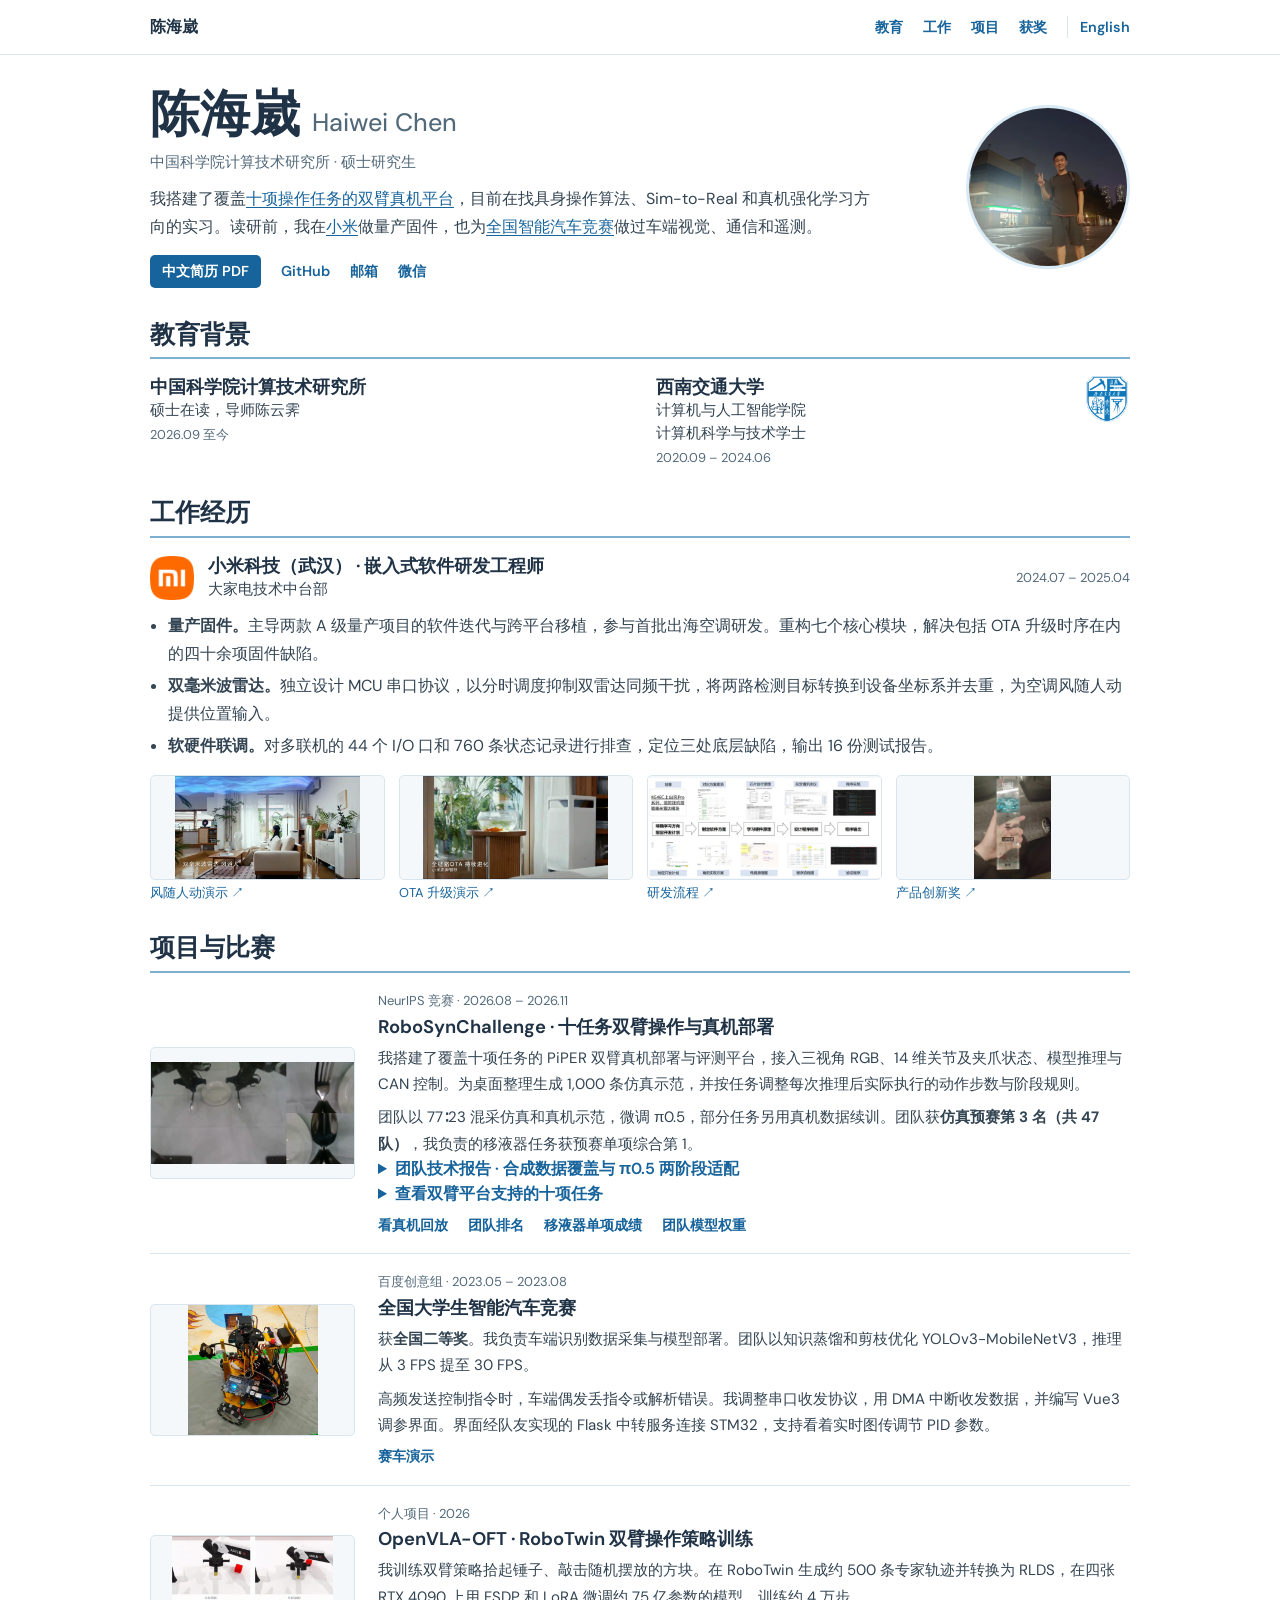
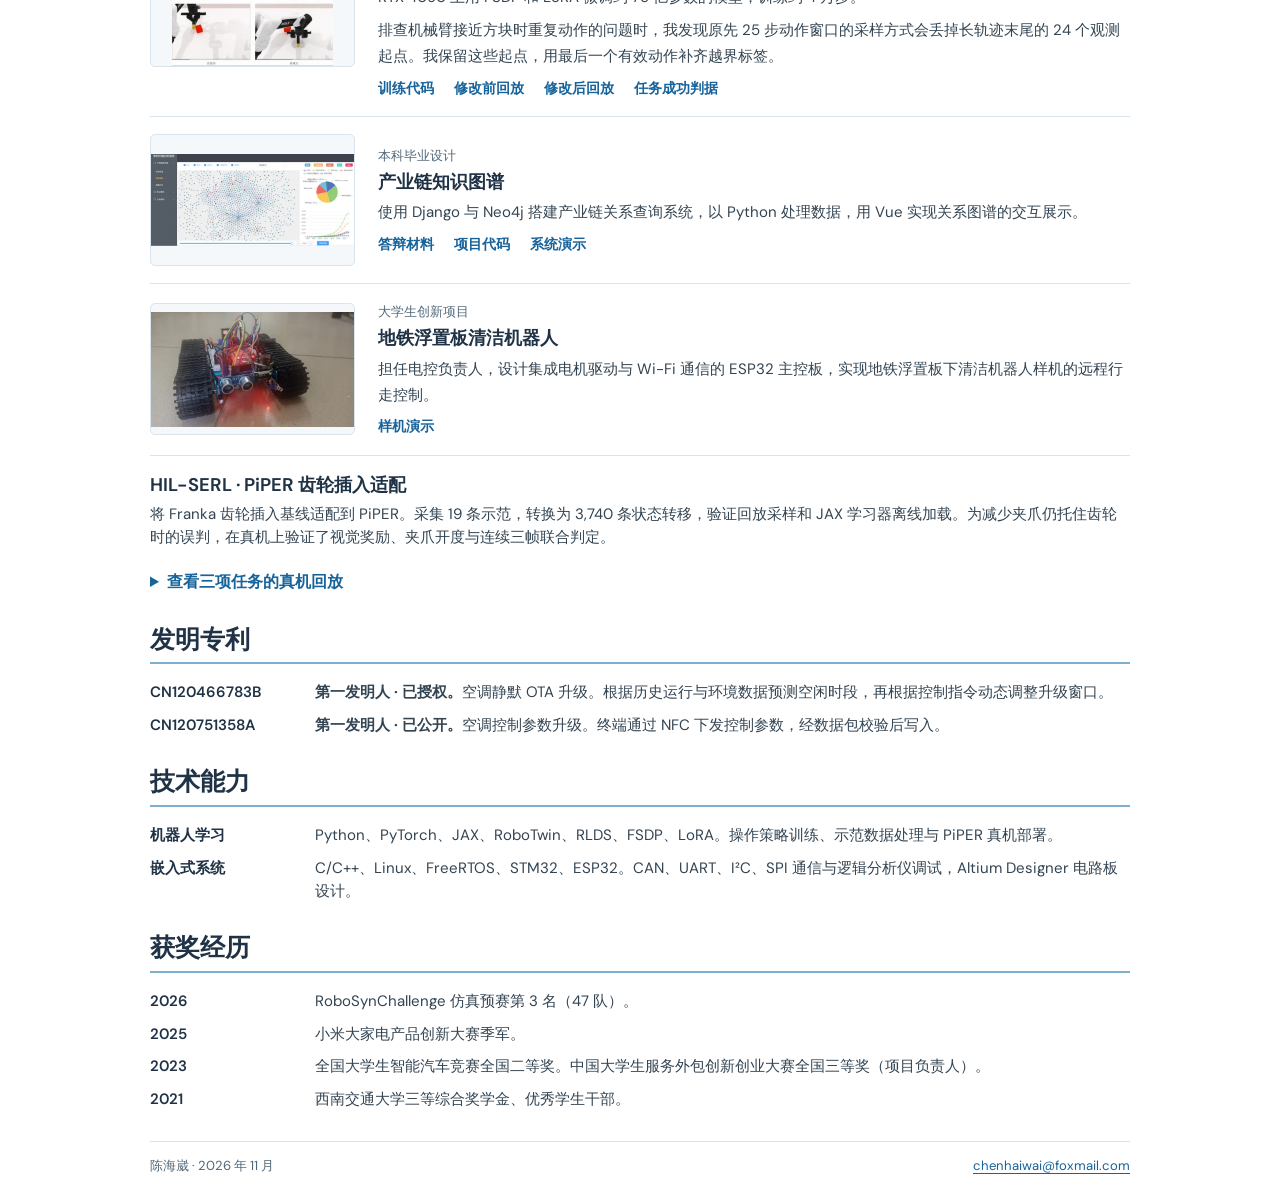
==== zh.html @ d4fcee80 "Document competition training and individual vehicle controls work" ====
<!DOCTYPE html>

<html lang="zh-CN">
<head>
<meta charset="utf-8"/><meta content="width=device-width, initial-scale=1" name="viewport"/>
<title>陈海崴 · 机器人操作与嵌入式系统</title>
<meta content="陈海崴，中国科学院计算技术研究所硕士在读。研究机器人操作策略的训练与真机部署，曾在小米从事空调量产固件研发。" name="description"/>
<meta content="陈海崴 · 机器人操作与嵌入式系统" property="og:title"/>
<meta content="双臂机器人十任务平台、OpenVLA-OFT 策略训练、小米量产固件与全国智能汽车竞赛。" property="og:description"/>
<meta content="https://tutuwai.github.io/assets/project/robosyn-table.webp" property="og:image"/>
<link href="https://tutuwai.github.io/zh.html" hreflang="zh-CN" rel="alternate"/>
<link href="https://tutuwai.github.io/" hreflang="en" rel="alternate"/>
<link href="./assets/css/style.css?v=profile5" rel="stylesheet"/>
</head>
<body>
<a class="skip" href="#main">跳到正文</a>
<header class="bar"><div class="container nav-inner"><a class="wordmark" href="#main">陈海崴</a><nav aria-label="主导航"><a href="#education">教育</a><a href="#experience">工作</a><a href="#projects">项目</a><a href="#awards">获奖</a><a class="language" href="./" hreflang="en" lang="en">English</a></nav></div></header>
<main class="container" id="main">
<header class="profile">
<div class="profile-text"><h1>陈海崴 <span lang="en">Haiwei Chen</span></h1>
<p class="position">中国科学院计算技术研究所 · 硕士研究生</p>
<p>我搭建了覆盖<a href="#robosynchallenge">十项操作任务的双臂真机平台</a>，目前在找具身操作算法、Sim-to-Real 和真机强化学习方向的实习。读研前，我在<a href="#experience">小米</a>做量产固件，也为<a href="#smart-car">全国智能汽车竞赛</a>做过车端视觉、通信和遥测。</p>
<div class="links contacts"><a class="primary" href="./Resume.pdf" lang="zh-CN">中文简历 PDF</a><a href="https://github.com/tutuwai">GitHub</a><a href="mailto:chenhaiwai@foxmail.com">邮箱</a><button id="show-wechat" type="button">微信</button></div>
</div><img alt="陈海崴的个人照片" class="portrait" height="180" src="./assets/images/portrait.webp" width="180"/>
</header>
<section aria-labelledby="education-title" id="education"><h2 id="education-title">教育背景</h2>
<div class="edu-grid"><article><h3>中国科学院计算技术研究所</h3><p>硕士在读，导师陈云霁</p><p class="date">2026.09 至今</p></article>
<article><img alt="" class="school-logo" height="46" src="./assets/images/southwest-jiaotong-university-logo-1024px.png" width="46"/><h3>西南交通大学</h3><p>计算机与人工智能学院<br/>计算机科学与技术学士</p><p class="date">2020.09 – 2024.06</p></article></div>
</section>
<section aria-labelledby="work-title" id="experience"><h2 id="work-title">工作经历</h2>
<div class="job"><img alt="" class="mi-logo" height="52" src="./assets/images/logo-mi2.png" width="52"/><div><h3>小米科技（武汉） · 嵌入式软件研发工程师</h3><p>大家电技术中台部</p></div><span class="date">2024.07 – 2025.04</span></div>
<ul class="contributions">
<li><strong>量产固件。</strong>主导两款 A 级量产项目的软件迭代与跨平台移植，参与首批出海空调研发。重构七个核心模块，解决包括 OTA 升级时序在内的四十余项固件缺陷。</li>
<li><strong>双毫米波雷达。</strong>独立设计 MCU 串口协议，以分时调度抑制双雷达同频干扰，将两路检测目标转换到设备坐标系并去重，为空调风随人动提供位置输入。</li>
<li><strong>软硬件联调。</strong>对多联机的 44 个 I/O 口和 760 条状态记录进行排查，定位三处底层缺陷，输出 16 份测试报告。</li>
</ul>
<div class="gallery">
<a href="./assets/images/work/QQ2026219-18271.gif"><img alt="风随人动演示" src="./assets/images/previews/radar.webp"/><span>风随人动演示 ↗</span></a>
<a href="./assets/images/work/QQ2026219-183840.gif"><img alt="空调固件 OTA 升级演示" src="./assets/images/previews/ota.webp"/><span>OTA 升级演示 ↗</span></a>
<a href="./assets/images/work/PixPin_2026-02-19_18-43-06.png"><img alt="固件研发流程" src="./assets/images/previews/firmware.webp"/><span>研发流程 ↗</span></a>
<a href="./assets/images/work/jijun.jpg"><img alt="小米产品创新大赛获奖照片" src="./assets/images/previews/innovation.webp"/><span>产品创新奖 ↗</span></a>
</div>
</section>
<section aria-labelledby="project-title" id="projects"><h2 id="project-title">项目与比赛</h2>
<article class="project" id="robosynchallenge">
<a class="art" href="#recordings"><img alt="PiPER 整理桌面的顶视与腕部画面" src="./assets/project/robosyn-table.webp"/></a>
<div><p class="date">NeurIPS 竞赛 · 2026.08 – 2026.11</p><h3>RoboSynChallenge · 十任务双臂操作与真机部署</h3>
<p>我搭建了覆盖十项任务的 PiPER 双臂真机部署与评测平台，接入三视角 RGB、14 维关节及夹爪状态、模型推理与 CAN 控制。为桌面整理生成 1,000 条仿真示范，并按任务调整每次推理后实际执行的动作步数与阶段规则。</p>
<p>团队以 77∶23 混采仿真和真机示范，微调 π0.5，部分任务另用真机数据续训。团队获<strong>仿真预赛第 3 名（共 47 队）</strong>，我负责的移液器任务获预赛单项综合第 1。</p>
<details id="team-report"><summary>团队技术报告 · 合成数据覆盖与 π0.5 两阶段适配</summary>
<p>每项任务使用 1,000 条仿真轨迹和 60 条官方真机示范。专家脚本在部分摆位更容易成功，这些摆位在训练集中也就出现得更频繁。团队随机化物体位姿、相机和光照，再用 Qwen 离线筛选示范，使起始位置分布更均匀。</p>
<p>我们在部分边界摆位上观察到改善。仅用真机示范继续训练，有时会削弱策略对其他摆位的适应能力，因此只在部分任务上采用第二阶段。报告记录了这些定性观察。我是报告共同作者，负责十任务真机平台与部署，并为桌面整理生成仿真轨迹。</p></details>
<details id="competition-tasks"><summary>查看双臂平台支持的十项任务</summary>
<ul>
<li>按铃</li>
<li>桌面整理</li>
<li>倒水</li>
<li>装盒提篮</li>
<li>物件交接入筒</li>
<li>开抽屉放物</li>
<li>操作搅拌器</li>
<li>双臂装配</li>
<li>操作移液器</li>
<li>样品插架</li>
</ul>
</details>
<div class="links"><a href="#recordings">看真机回放</a><a href="https://robosyn-bench.net/#/leaderboard">团队排名</a><a href="https://robosyn-bench.net/#/leaderboard/manipulate_pipette">移液器单项成绩</a><a href="https://huggingface.co/asiazyh/IAII-IICS-RoboSynChallenge-Final-Round-CKPT">团队模型权重</a></div></div>
</article>
<article class="project" id="smart-car"><a class="art" href="https://www.bilibili.com/video/BV1eRfGBgEpp/"><img alt="智能汽车赛赛车的相机与电路" src="./assets/images/previews/car.webp"/></a>
<div><p class="date">百度创意组 · 2023.05 – 2023.08</p><h3>全国大学生智能汽车竞赛</h3><p>获<strong>全国二等奖</strong>。我负责车端识别数据采集与模型部署。团队以知识蒸馏和剪枝优化 YOLOv3-MobileNetV3，推理从 3 FPS 提至 30 FPS。</p><p>高频发送控制指令时，车端偶发丢指令或解析错误。我调整串口收发协议，用 DMA 中断收发数据，并编写 Vue3 调参界面。界面经队友实现的 Flask 中转服务连接 STM32，支持看着实时图传调节 PID 参数。</p><div class="links"><a href="https://www.bilibili.com/video/BV1eRfGBgEpp/">赛车演示</a></div></div></article>
<article class="project"><a class="art" href="./assets/project/vla/cover.gif"><img alt="RoboTwin 双臂操作仿真画面" src="./assets/images/previews/openvla.webp"/></a>
<div><p class="date">个人项目 · 2026</p><h3>OpenVLA-OFT · RoboTwin 双臂操作策略训练</h3>
<p>我训练双臂策略拾起锤子、敲击随机摆放的方块。在 RoboTwin 生成约 500 条专家轨迹并转换为 RLDS，在四张 RTX 4090 上用 FSDP 和 LoRA 微调约 75 亿参数的模型，训练约 4 万步。</p>
<p>排查机械臂接近方块时重复动作的问题时，我发现原先 25 步动作窗口的采样方式会丢掉长轨迹末尾的 24 个观测起点。我保留这些起点，用最后一个有效动作补齐越界标签。</p>
<div class="links"><a href="https://github.com/tutuwai/OpenVLA-RoboTwin-Finetuning">训练代码</a><a href="https://github.com/tutuwai/OpenVLA-RoboTwin-Finetuning/blob/56dfd56edae0aa235b73158e913f3ba2792f05f7/assets/files/%E4%BC%98%E5%8C%96%E5%89%8D.gif">修改前回放</a><a href="https://github.com/tutuwai/OpenVLA-RoboTwin-Finetuning/blob/56dfd56edae0aa235b73158e913f3ba2792f05f7/assets/files/%E4%BC%98%E5%8C%96%E5%90%8E.gif">修改后回放</a><a href="https://github.com/tutuwai/OpenVLA-RoboTwin-Finetuning/blob/56dfd56edae0aa235b73158e913f3ba2792f05f7/envs/beat_block_hammer.py#L82-L87">任务成功判据</a></div></div></article>
<article class="project"><a class="art" href="./assets/project/Graduation_Project/陈海崴-毕业设计答辩.pdf"><img alt="产业链知识图谱交互界面" loading="lazy" src="./assets/images/previews/graph.webp"/></a>
<div><p class="date">本科毕业设计</p><h3>产业链知识图谱</h3><p>使用 Django 与 Neo4j 搭建产业链关系查询系统，以 Python 处理数据，用 Vue 实现关系图谱的交互展示。</p><div class="links"><a href="./assets/project/Graduation_Project/陈海崴-毕业设计答辩.pdf">答辩材料</a><a href="https://github.com/tutuwai/industry-knowledge-graph-neo4j">项目代码</a><a href="https://www.bilibili.com/video/BV1bwfVBvEZx/">系统演示</a></div></div></article>
<article class="project"><a class="art" href="https://www.bilibili.com/video/BV1YRfGBgE7h/"><img alt="履带式清洁机器人样机" loading="lazy" src="./assets/images/previews/crawler.webp"/></a>
<div><p class="date">大学生创新项目</p><h3>地铁浮置板清洁机器人</h3><p>担任电控负责人，设计集成电机驱动与 Wi-Fi 通信的 ESP32 主控板，实现地铁浮置板下清洁机器人样机的远程行走控制。</p><div class="links"><a href="https://www.bilibili.com/video/BV1YRfGBgE7h/">样机演示</a></div></div></article>
<article class="hil-note"><h3>HIL-SERL · PiPER 齿轮插入适配</h3><p>将 Franka 齿轮插入基线适配到 PiPER。采集 19 条示范，转换为 3,740 条状态转移，验证回放采样和 JAX 学习器离线加载。为减少夹爪仍托住齿轮时的误判，在真机上验证了视觉奖励、夹爪开度与连续三帧联合判定。</p></article>
<details id="recordings"><summary>查看三项任务的真机回放</summary>
<figure class="viewer">
<div class="viewer-stage"><img alt="双臂围绕盘子整理餐具的顶视与腕部画面" height="480" id="still" src="./assets/project/robosyn-table.webp" width="960"/><canvas aria-label="PiPER 真机评测的三机位同步画面" height="384" hidden="" id="sequence" role="img" width="768"></canvas></div>
<div class="viewer-controls" hidden="" id="controls">
<div aria-label="选择回放任务" class="tasks" role="group"><button aria-pressed="true" data-task="table" type="button">桌面整理</button><button aria-pressed="false" data-task="basket" type="button">装盒提篮</button><button aria-pressed="false" data-task="bell" type="button">按铃</button></div>
<div class="scrub"><label for="frame">回放帧</label><input id="frame" max="11" min="0" step="1" type="range" value="8"/><output for="frame" id="frame-time">28.1 s</output></div>
</div>
<figcaption>真机评测录像 · 一路顶视、两路腕部视角</figcaption>
</figure></details>
</section>
<section id="patents"><h2>发明专利</h2><dl class="records">
<dt>CN120466783B</dt><dd><strong>第一发明人 · 已授权。</strong>空调静默 OTA 升级。根据历史运行与环境数据预测空闲时段，再根据控制指令动态调整升级窗口。</dd>
<dt>CN120751358A</dt><dd><strong>第一发明人 · 已公开。</strong>空调控制参数升级。终端通过 NFC 下发控制参数，经数据包校验后写入。</dd>
</dl></section>
<section id="skills"><h2>技术能力</h2><dl class="records">
<dt>机器人学习</dt><dd>Python、PyTorch、JAX、RoboTwin、RLDS、FSDP、LoRA。操作策略训练、示范数据处理与 PiPER 真机部署。</dd>
<dt>嵌入式系统</dt><dd>C/C++、Linux、FreeRTOS、STM32、ESP32。CAN、UART、I²C、SPI 通信与逻辑分析仪调试，Altium Designer 电路板设计。</dd>
</dl></section>
<section id="awards"><h2>获奖经历</h2><dl class="records">
<dt>2026</dt><dd>RoboSynChallenge 仿真预赛第 3 名（47 队）。</dd>
<dt>2025</dt><dd>小米大家电产品创新大赛季军。</dd>
<dt>2023</dt><dd>全国大学生智能汽车竞赛全国二等奖。中国大学生服务外包创新创业大赛全国三等奖（项目负责人）。</dd>
<dt>2021</dt><dd>西南交通大学三等综合奖学金、优秀学生干部。</dd>
</dl></section>
</main>
<footer class="container"><span>陈海崴 · 2026 年 11 月</span><a href="mailto:chenhaiwai@foxmail.com">chenhaiwai@foxmail.com</a></footer>
<dialog aria-labelledby="wechat-title" id="wechat"><div class="dialog-head"><h2 id="wechat-title">微信</h2><button id="close-wechat" type="button">关闭</button></div><img alt="用微信扫码联系陈海崴" height="300" src="./assets/images/wechat.jpg" width="260"/></dialog>
<script defer="" src="./assets/sequence.js?v=2"></script>
<script defer="" src="./assets/profile.js"></script>
</body></html>
---- assets/css/style.css ----
@font-face {
  font-family: "DM Sans";
  src: url("../fonts/dm-sans-latin.woff2") format("woff2");
  font-style: normal; font-weight: 400 750; font-display: swap;
}
:root { color-scheme: light; --ink:#203346; --body:#334452; --accent:#17639b; --line:#d8e5ee; --sub:#52697a; }
* { box-sizing: border-box; }
[hidden] { display:none!important; }
html { scroll-padding-top: 18px; }
body { margin:0; background:#fff; color:var(--body); font:16px/1.56 "DM Sans","Segoe UI","Microsoft YaHei",sans-serif; }
.container { width:min(980px,calc(100% - 56px)); margin-inline:auto; }
h1,h2,h3,p,dl,dd,figure { margin:0; }
a,button { color:var(--accent); text-underline-offset:3px; }
button, input { font:inherit; }
button,summary { cursor:pointer; }
a:hover,button:hover { color:#10456e; }
a:focus-visible,button:focus-visible,input:focus-visible,summary:focus-visible { outline:3px solid #4685bc; outline-offset:3px; }
.skip { position:absolute; top:-80px; background:white; padding:10px; }
.skip:focus { top:0; z-index:2; }
.bar { border-bottom:1px solid var(--line); }
.nav-inner,nav,.links,.job,footer,.dialog-head { display:flex; align-items:center; }
.nav-inner,footer,.dialog-head { justify-content:space-between; gap:12px; }
.nav-inner { min-height:54px; }
nav,.links { gap:10px 20px; flex-wrap:wrap; }
nav a,.wordmark,.links a,.links button { font-weight:600; text-decoration:none; }
nav a,.links { font-size:.9rem; }
nav a:hover,.links a:hover,.links button:hover { text-decoration:underline; }
.wordmark { color:var(--ink); }
.language { border-inline-start:1px solid var(--line); padding-inline-start:12px; }
html:lang(zh) .profile-text > p,html:lang(zh) .project p,html:lang(zh) .contributions { line-height:1.75; }
html:lang(zh) h1,html:lang(zh) h2,html:lang(zh) h3 { letter-spacing:normal; }
.profile { display:grid; grid-template-columns:minmax(0,1fr) 164px; gap:clamp(20px,7vw,86px); align-items:center; padding:32px 0 27px; }
.portrait { border-radius:50%; width:164px; height:164px; object-fit:cover; object-position:50% 43%; border:3px solid #d7eaf6; }
h1 { font-size:clamp(2.35rem,4vw,3.15rem); line-height:1.09; font-weight:650; color:var(--ink); letter-spacing:-.05em; }
h1 span { font-size:.5em; font-weight:450; color:var(--sub); letter-spacing:0; white-space:nowrap; }
.position { margin:7px 0 10px; color:var(--sub); font-size:.94rem; }
.contacts { margin-top:14px; }
.links button { font-family:inherit; font-size:inherit; border:0; background:transparent; padding:0; }
.primary { color:#fff; background:var(--accent); border-radius:5px; padding:5px 12px; }
.primary:hover { color:white; background:#10456e; }
main > section { margin:5px 0 30px; }
h2 { font-size:1.55rem; line-height:1.2; color:var(--ink); font-weight:650; letter-spacing:-.035em; border-bottom:2px solid #7cafd0; padding-bottom:8px; margin-bottom:17px; }
h3 { font-size:1.15rem; color:var(--ink); line-height:1.3; font-weight:650; letter-spacing:-.018em; }
.date,figcaption { font-size:.81rem; color:var(--sub); }
.edu-grid { display:grid; grid-template-columns:1fr 1fr; gap:15px 32px; }
.edu-grid p { font-size:.91rem; }
.edu-grid .date { margin-top:2px; font-size:.8rem; }
.school-logo { float:right; margin-left:7px; object-fit:contain; }
.job { gap:14px; }
.job .date { margin-left:auto; white-space:nowrap; }
.mi-logo { width:44px; height:44px; object-fit:contain; }
.job p { font-size:.92rem; }
.contributions { padding-left:1.15em; margin:11px 0 15px; }
.contributions li { margin:4px 0; }
.gallery { display:grid; grid-template-columns:repeat(4,1fr); gap:14px; }
.gallery a { text-decoration:none; color:var(--accent); }
.gallery img { display:block; width:100%; height:clamp(70px,9vw,105px); object-fit:contain; border:1px solid var(--line); border-radius:5px; background:#f5f8fa; }
.gallery span { display:block; font-size:.8rem; margin-top:3px; }
.gallery a:hover span { text-decoration:underline; }
.project { display:grid; grid-template-columns:clamp(125px,21vw,205px) minmax(0,1fr); gap:23px; align-items:center; padding:17px 0; border-bottom:1px solid var(--line); }
#projects h2 { margin-bottom:0; }
.art { display:flex; align-items:center; justify-content:center; overflow:hidden; border-radius:5px; border:1px solid var(--line); background:#f5f8fa; }
.art img { display:block; width:100%; height:130px; object-fit:contain; }
.project h3 { margin:3px 0 5px; }
.project p:not(.date),.hil-note p { font-size:.94rem; }
.project p + p,.project .links { margin-top:7px; }
.hil-note { margin:18px 0 20px; }
.hil-note h3 { margin:0 0 5px; }
summary { font-weight:600; color:var(--accent); }
.viewer { max-width:780px; margin:12px 0; }
.viewer-stage { aspect-ratio:2/1; background:#182433; }
.viewer-stage img,.viewer-stage canvas { width:100%; display:block; height:auto; }
.viewer-controls,.tasks,.scrub { display:flex; align-items:center; gap:7px; flex-wrap:wrap; }
.viewer-controls { padding:8px 12px; color:#fff; background:#223347; justify-content:space-between; }
.tasks button { border:1px solid transparent; border-radius:4px; font-size:.8rem; background:transparent; color:white; padding:4px 8px; }
.tasks button[aria-pressed=true] { color:var(--ink); background:white; }
.tasks button:hover { border-color:#bdd5e7; }
.scrub { font-size:.78rem; }.scrub input { width:clamp(70px,13vw,150px); accent-color:#a0d8ff; }.scrub output { min-width:44px; font-variant-numeric:tabular-nums; }
figcaption { margin-top:4px; }
.records { display:grid; grid-template-columns:minmax(100px,145px) 1fr; gap:9px 20px; font-size:.94rem; }
.records dt { font-weight:600; color:var(--ink); }
footer { border-top:1px solid var(--line); padding:14px 0 24px; font-size:.82rem; color:var(--sub); flex-wrap:wrap; }
dialog { border:1px solid var(--line); border-radius:9px; max-width:90vw; }
dialog::backdrop { background:#17283db8; }
dialog img { width:min(270px,75vw); height:auto; display:block; max-height:70vh; object-fit:contain; }
.dialog-head h2 { margin:0; border:0; font-size:1.15rem; }
.dialog-head button { background:none; border:0; }
@media(max-width:700px) {
  .container { width:calc(100% - 36px); }
  .profile { grid-template-columns:minmax(0,1fr) 99px; gap:14px; padding:22px 0; }.portrait { width:99px; height:99px; }
  .edu-grid { grid-template-columns:1fr; }
  .gallery { gap:8px; }.gallery img { height:72px; }
  nav { gap:11px; } .job { flex-wrap:wrap; }.job .date { margin-left:0; }
  .project { grid-template-columns:135px minmax(0,1fr); gap:14px; }
}
@media(max-width:515px) {
  body {font-size:15px;} .bar nav a {font-size:.78rem;} .nav-inner {gap:8px;flex-wrap:wrap;padding-block:6px;}
  .profile { position:relative; display:block; }.portrait {position:absolute;top:17px;right:0;width:65px;height:65px;}
  h1 {font-size:2.05rem;} h1 span {font-size:.44em;} .position,h1 {margin-right:72px;}
  .contacts {gap:12px;} .gallery {grid-template-columns:repeat(2,1fr);} .gallery img {height:85px;}
  .project {grid-template-columns:1fr;gap:10px;}.art {justify-self:start;}.art img {width:150px;height:82px;}
  .job {display:grid;grid-template-columns:38px minmax(0,1fr);align-items:start;gap:3px 10px;}
  .mi-logo {grid-row:span 2;width:36px;height:36px;}
  .job .date {grid-column:2;} .records {grid-template-columns:1fr;gap:3px;}.records dd {margin-bottom:8px;}
  .viewer-controls {align-items:flex-start;} .nav-inner .wordmark {white-space:nowrap;}
}
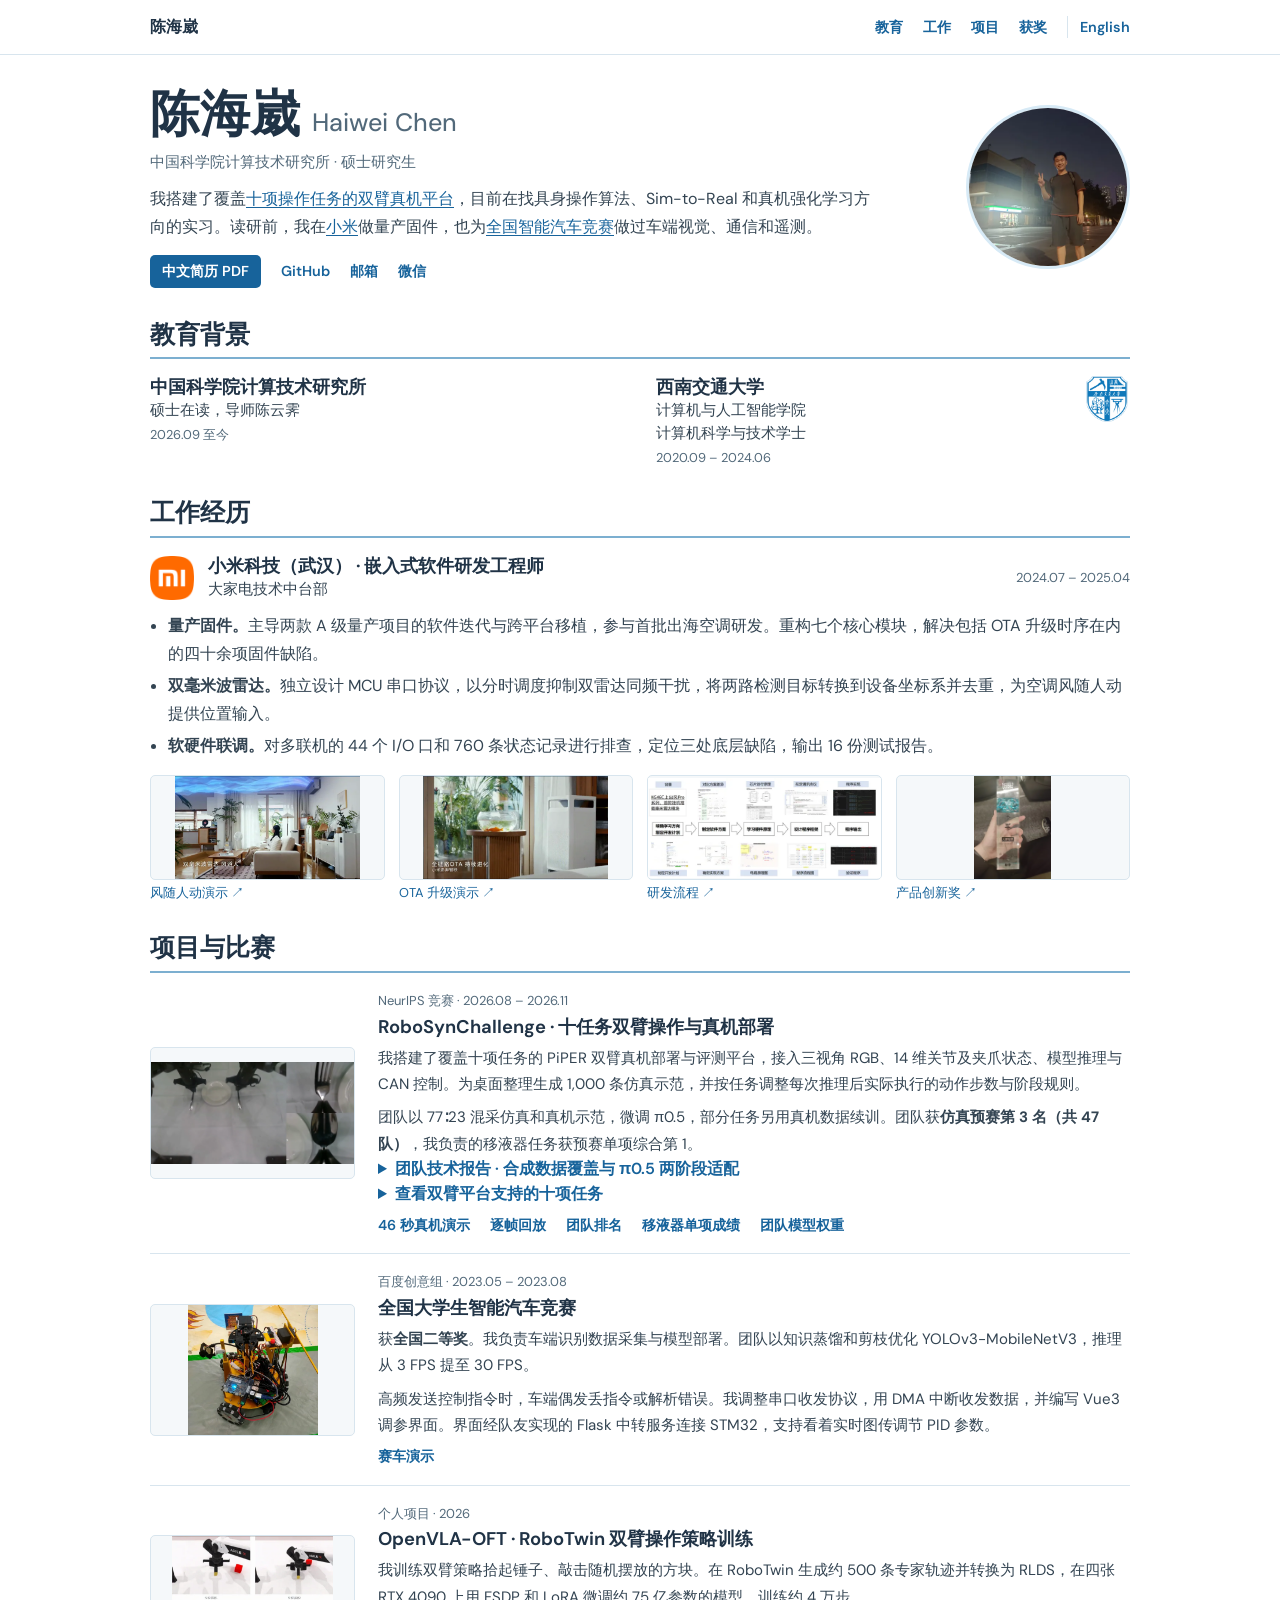
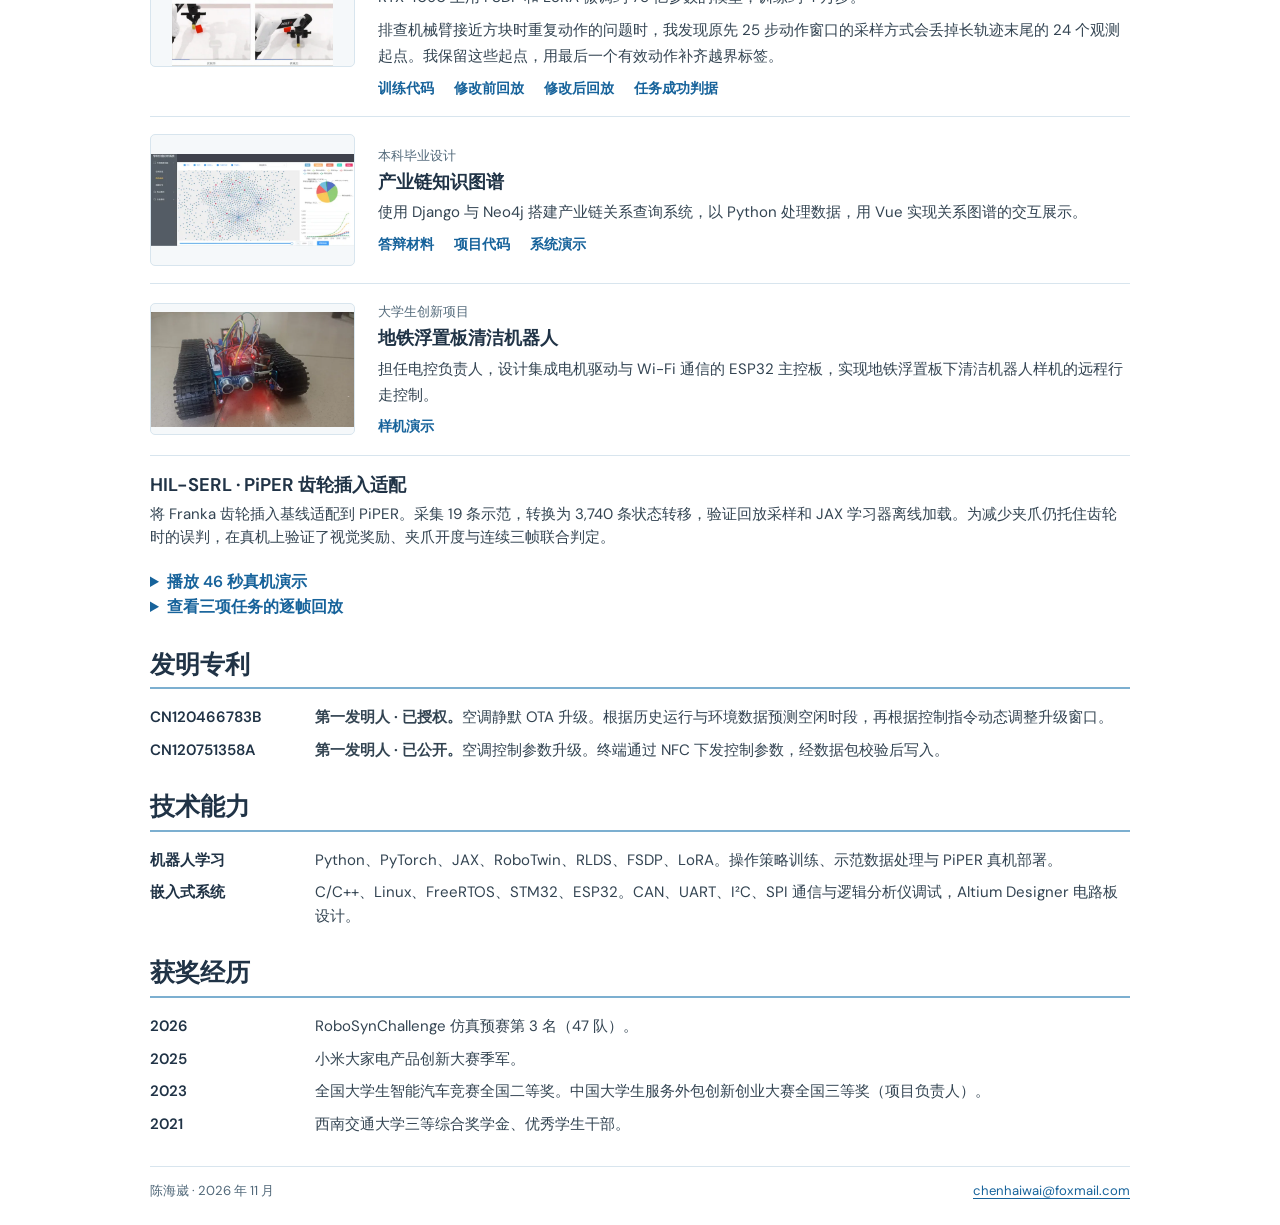
==== commit 449e34d2: "Add a 46-second robot demo with English captions and a resume link" ====
--- a/zh.html
+++ b/zh.html
@@ -10,7 +10,7 @@
 <meta content="https://tutuwai.github.io/assets/project/robosyn-table.webp" property="og:image"/>
 <link href="https://tutuwai.github.io/zh.html" hreflang="zh-CN" rel="alternate"/>
 <link href="https://tutuwai.github.io/" hreflang="en" rel="alternate"/>
-<link href="./assets/css/style.css?v=profile5" rel="stylesheet"/>
+<link href="./assets/css/style.css?v=profile6" rel="stylesheet"/>
 </head>
 <body>
 <a class="skip" href="#main">跳到正文</a>
@@ -64,7 +64,7 @@
 <li>样品插架</li>
 </ul>
 </details>
-<div class="links"><a href="#recordings">看真机回放</a><a href="https://robosyn-bench.net/#/leaderboard">团队排名</a><a href="https://robosyn-bench.net/#/leaderboard/manipulate_pipette">移液器单项成绩</a><a href="https://huggingface.co/asiazyh/IAII-IICS-RoboSynChallenge-Final-Round-CKPT">团队模型权重</a></div></div>
+<div class="links"><a href="#demo">46 秒真机演示</a><a href="#recordings">逐帧回放</a><a href="https://robosyn-bench.net/#/leaderboard">团队排名</a><a href="https://robosyn-bench.net/#/leaderboard/manipulate_pipette">移液器单项成绩</a><a href="https://huggingface.co/asiazyh/IAII-IICS-RoboSynChallenge-Final-Round-CKPT">团队模型权重</a></div></div>
 </article>
 <article class="project" id="smart-car"><a class="art" href="https://www.bilibili.com/video/BV1eRfGBgEpp/"><img alt="智能汽车赛赛车的相机与电路" src="./assets/images/previews/car.webp"/></a>
 <div><p class="date">百度创意组 · 2023.05 – 2023.08</p><h3>全国大学生智能汽车竞赛</h3><p>获<strong>全国二等奖</strong>。我负责车端识别数据采集与模型部署。团队以知识蒸馏和剪枝优化 YOLOv3-MobileNetV3，推理从 3 FPS 提至 30 FPS。</p><p>高频发送控制指令时，车端偶发丢指令或解析错误。我调整串口收发协议，用 DMA 中断收发数据，并编写 Vue3 调参界面。界面经队友实现的 Flask 中转服务连接 STM32，支持看着实时图传调节 PID 参数。</p><div class="links"><a href="https://www.bilibili.com/video/BV1eRfGBgEpp/">赛车演示</a></div></div></article>
@@ -78,7 +78,12 @@
 <article class="project"><a class="art" href="https://www.bilibili.com/video/BV1YRfGBgE7h/"><img alt="履带式清洁机器人样机" loading="lazy" src="./assets/images/previews/crawler.webp"/></a>
 <div><p class="date">大学生创新项目</p><h3>地铁浮置板清洁机器人</h3><p>担任电控负责人，设计集成电机驱动与 Wi-Fi 通信的 ESP32 主控板，实现地铁浮置板下清洁机器人样机的远程行走控制。</p><div class="links"><a href="https://www.bilibili.com/video/BV1YRfGBgE7h/">样机演示</a></div></div></article>
 <article class="hil-note"><h3>HIL-SERL · PiPER 齿轮插入适配</h3><p>将 Franka 齿轮插入基线适配到 PiPER。采集 19 条示范，转换为 3,740 条状态转移，验证回放采样和 JAX 学习器离线加载。为减少夹爪仍托住齿轮时的误判，在真机上验证了视觉奖励、夹爪开度与连续三帧联合判定。</p></article>
-<details id="recordings"><summary>查看三项任务的真机回放</summary>
+<details id="demo"><summary>播放 46 秒真机演示</summary>
+<figure class="viewer"><video aria-label="陈海崴的双臂操作项目演示" controls playsinline preload="none" width="1280" height="720" poster="./assets/project/robosyn-demo-poster.webp">
+<source src="./assets/project/robosyn-demo.mp4" type="video/mp4"/>
+<track kind="subtitles" srclang="en" label="English" src="./assets/project/robosyn-demo.en.vtt"/>
+</video><figcaption>桌面整理、装盒提篮、按铃与一次餐叉滑落的日志复盘。<a download href="./assets/project/robosyn-demo.mp4">下载 MP4（6.4 MB）</a></figcaption></figure></details>
+<details id="recordings"><summary>查看三项任务的逐帧回放</summary>
 <figure class="viewer">
 <div class="viewer-stage"><img alt="双臂围绕盘子整理餐具的顶视与腕部画面" height="480" id="still" src="./assets/project/robosyn-table.webp" width="960"/><canvas aria-label="PiPER 真机评测的三机位同步画面" height="384" hidden="" id="sequence" role="img" width="768"></canvas></div>
 <div class="viewer-controls" hidden="" id="controls">
@@ -106,5 +111,5 @@
 <footer class="container"><span>陈海崴 · 2026 年 11 月</span><a href="mailto:chenhaiwai@foxmail.com">chenhaiwai@foxmail.com</a></footer>
 <dialog aria-labelledby="wechat-title" id="wechat"><div class="dialog-head"><h2 id="wechat-title">微信</h2><button id="close-wechat" type="button">关闭</button></div><img alt="用微信扫码联系陈海崴" height="300" src="./assets/images/wechat.jpg" width="260"/></dialog>
 <script defer="" src="./assets/sequence.js?v=2"></script>
-<script defer="" src="./assets/profile.js"></script>
+<script defer="" src="./assets/profile.js?v=2"></script>
 </body></html>
--- a/assets/css/style.css
+++ b/assets/css/style.css
@@ -68,6 +68,7 @@
 .hil-note h3 { margin:0 0 5px; }
 summary { font-weight:600; color:var(--accent); }
 .viewer { max-width:780px; margin:12px 0; }
+.viewer video { display:block; width:100%; height:auto; background:#101f23; }
 .viewer-stage { aspect-ratio:2/1; background:#182433; }
 .viewer-stage img,.viewer-stage canvas { width:100%; display:block; height:auto; }
 .viewer-controls,.tasks,.scrub { display:flex; align-items:center; gap:7px; flex-wrap:wrap; }
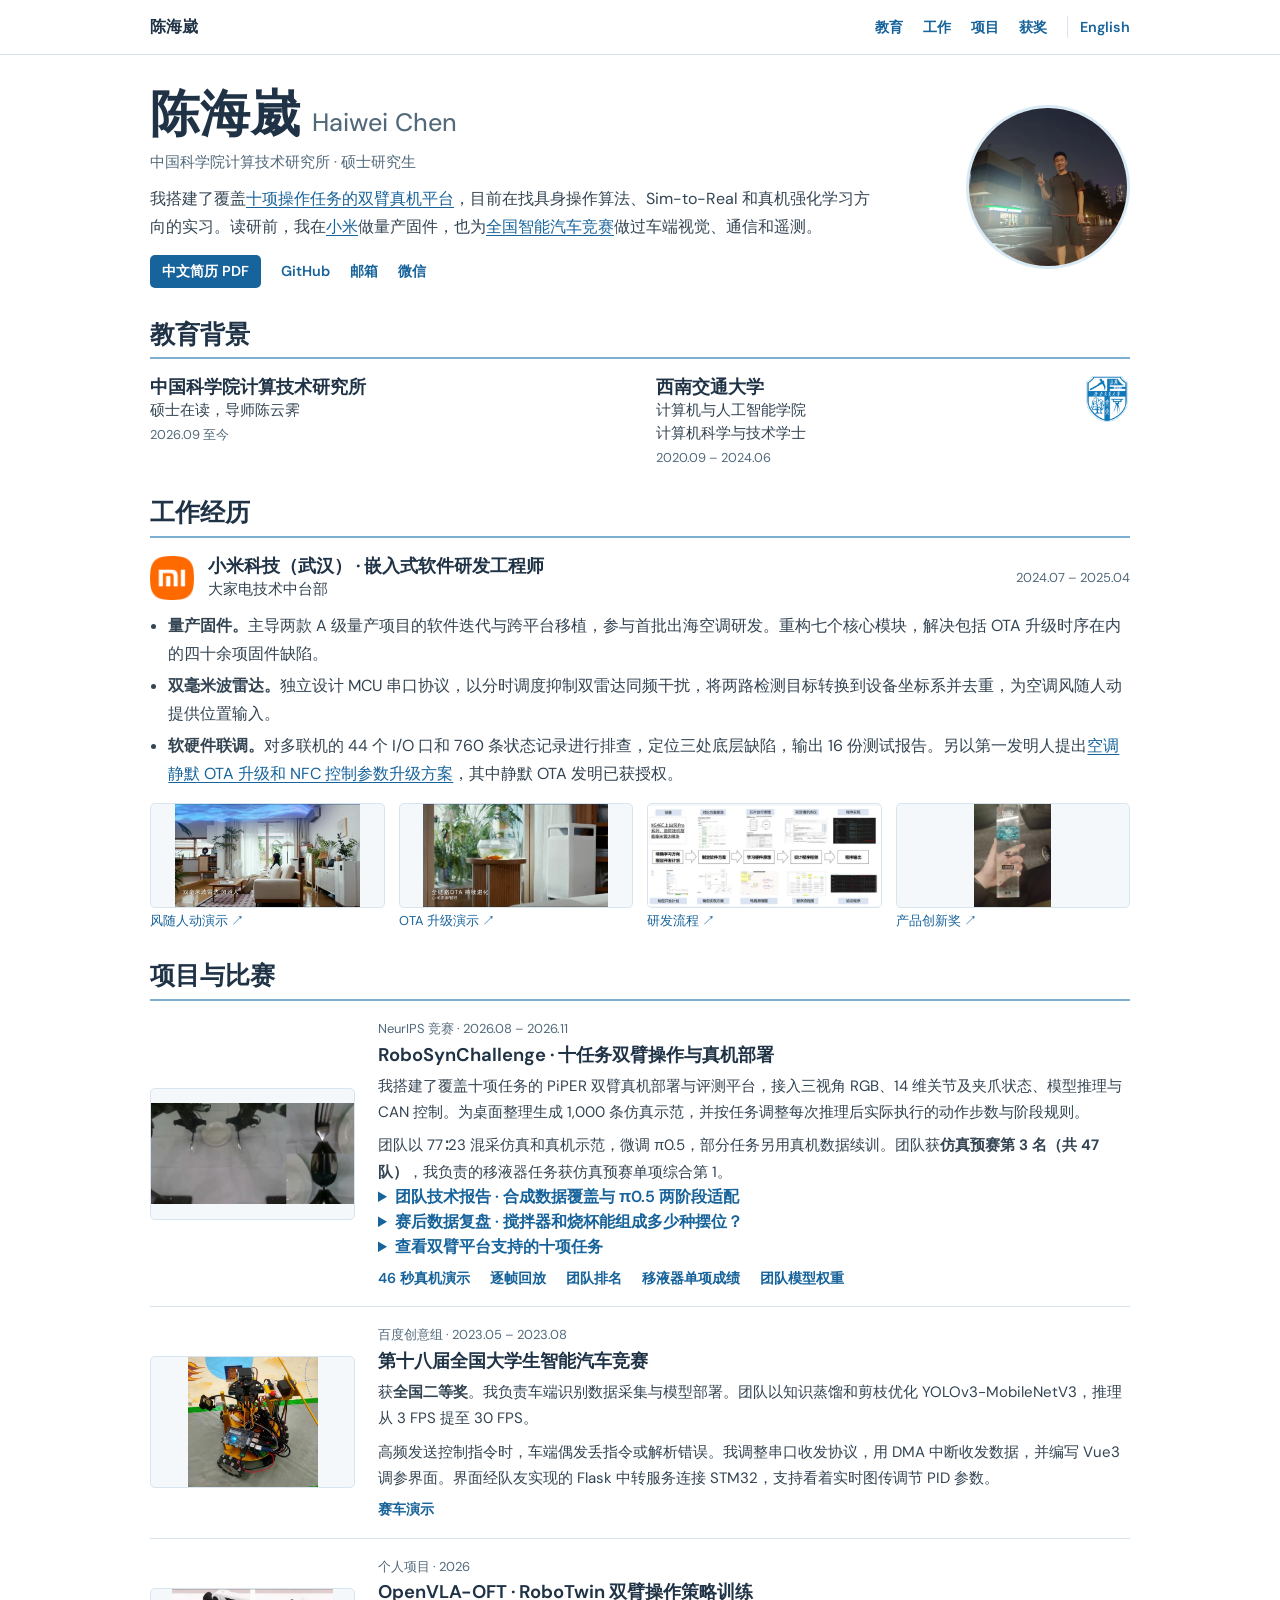
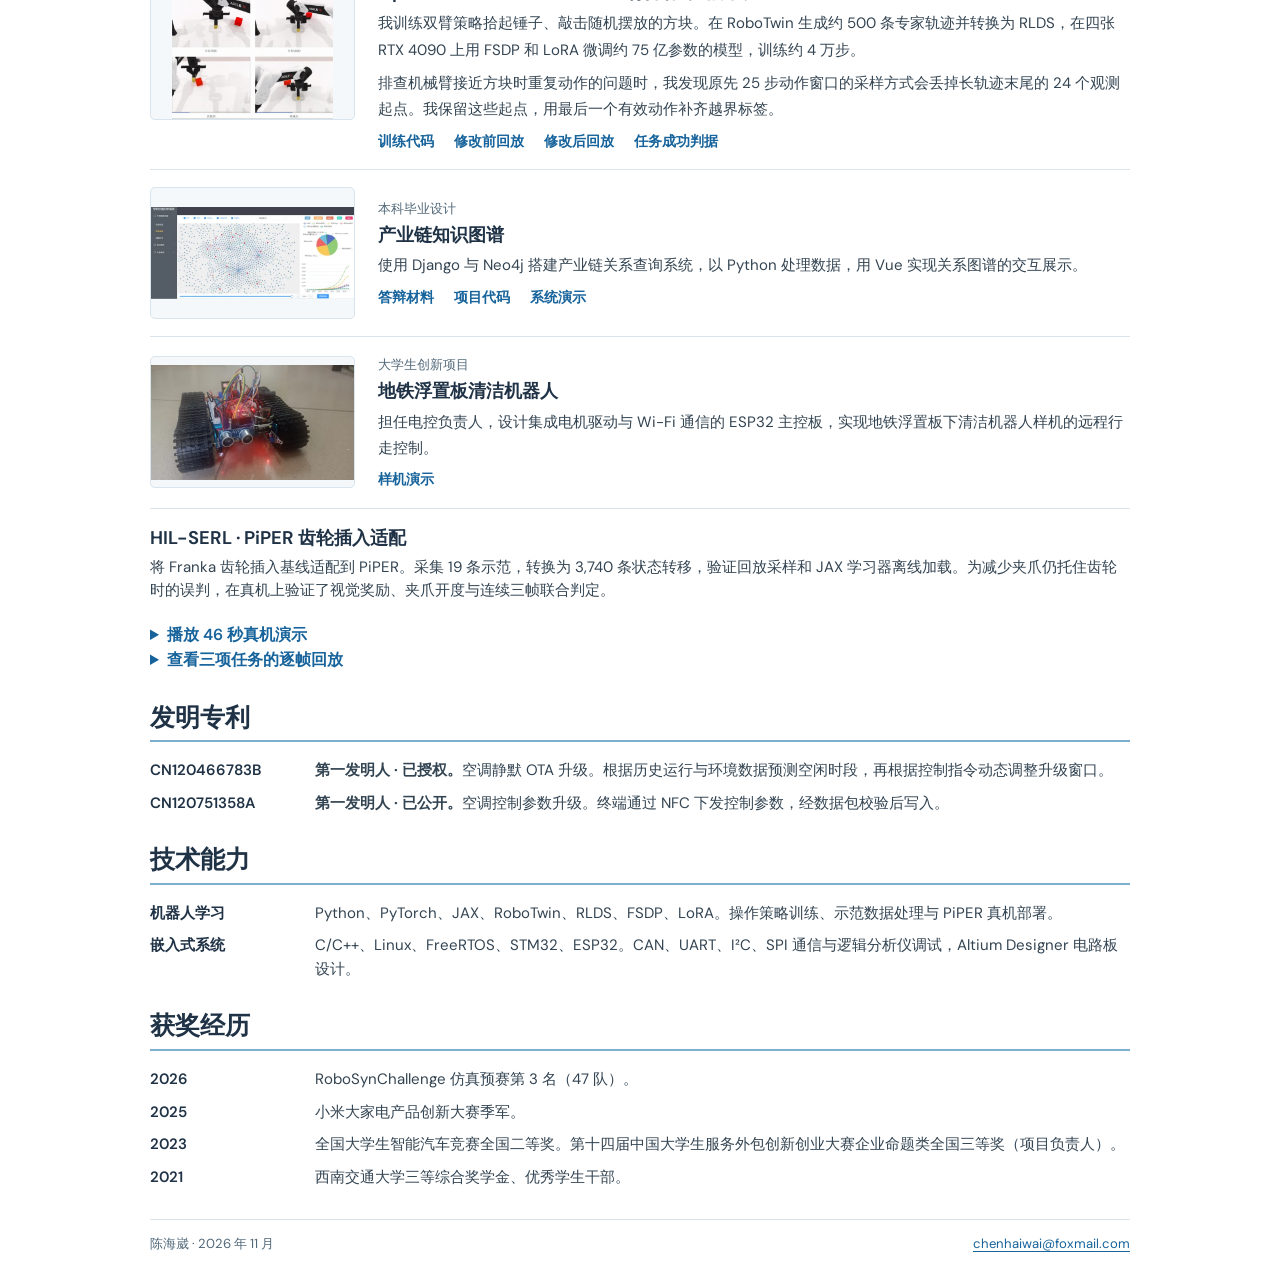
==== commit 39a16566: "Show paired-placement coverage and clarify preliminary competition results" ====
--- a/zh.html
+++ b/zh.html
@@ -32,7 +32,7 @@
 <ul class="contributions">
 <li><strong>量产固件。</strong>主导两款 A 级量产项目的软件迭代与跨平台移植，参与首批出海空调研发。重构七个核心模块，解决包括 OTA 升级时序在内的四十余项固件缺陷。</li>
 <li><strong>双毫米波雷达。</strong>独立设计 MCU 串口协议，以分时调度抑制双雷达同频干扰，将两路检测目标转换到设备坐标系并去重，为空调风随人动提供位置输入。</li>
-<li><strong>软硬件联调。</strong>对多联机的 44 个 I/O 口和 760 条状态记录进行排查，定位三处底层缺陷，输出 16 份测试报告。</li>
+<li><strong>软硬件联调。</strong>对多联机的 44 个 I/O 口和 760 条状态记录进行排查，定位三处底层缺陷，输出 16 份测试报告。另以第一发明人提出<a href="#patents">空调静默 OTA 升级和 NFC 控制参数升级方案</a>，其中静默 OTA 发明已获授权。</li>
 </ul>
 <div class="gallery">
 <a href="./assets/images/work/QQ2026219-18271.gif"><img alt="风随人动演示" src="./assets/images/previews/radar.webp"/><span>风随人动演示 ↗</span></a>
@@ -46,10 +46,13 @@
 <a class="art" href="#recordings"><img alt="PiPER 整理桌面的顶视与腕部画面" src="./assets/project/robosyn-table.webp"/></a>
 <div><p class="date">NeurIPS 竞赛 · 2026.08 – 2026.11</p><h3>RoboSynChallenge · 十任务双臂操作与真机部署</h3>
 <p>我搭建了覆盖十项任务的 PiPER 双臂真机部署与评测平台，接入三视角 RGB、14 维关节及夹爪状态、模型推理与 CAN 控制。为桌面整理生成 1,000 条仿真示范，并按任务调整每次推理后实际执行的动作步数与阶段规则。</p>
-<p>团队以 77∶23 混采仿真和真机示范，微调 π0.5，部分任务另用真机数据续训。团队获<strong>仿真预赛第 3 名（共 47 队）</strong>，我负责的移液器任务获预赛单项综合第 1。</p>
+<p>团队以 77∶23 混采仿真和真机示范，微调 π0.5，部分任务另用真机数据续训。团队获<strong>仿真预赛第 3 名（共 47 队）</strong>，我负责的移液器任务获仿真预赛单项综合第 1。</p>
 <details id="team-report"><summary>团队技术报告 · 合成数据覆盖与 π0.5 两阶段适配</summary>
-<p>每项任务使用 1,000 条仿真轨迹和 60 条官方真机示范。专家脚本在部分摆位更容易成功，这些摆位在训练集中也就出现得更频繁。团队随机化物体位姿、相机和光照，再用 Qwen 离线筛选示范，使起始位置分布更均匀。</p>
+<p>每项任务使用 1,000 条仿真轨迹和 60 条官方真机示范。专家脚本在部分摆位更容易成功，这些摆位在训练集中也就出现得更频繁。团队随机化物体位姿、相机和光照，再用 Qwen 离线筛选示范，希望减少常见摆位在训练集中的占比。</p>
 <p>我们在部分边界摆位上观察到改善。仅用真机示范继续训练，有时会削弱策略对其他摆位的适应能力，因此只在部分任务上采用第二阶段。报告记录了这些定性观察。我是报告共同作者，负责十任务真机平台与部署，并为桌面整理生成仿真轨迹。</p></details>
+<details id="data-coverage"><summary>赛后数据复盘 · 搅拌器和烧杯能组成多少种摆位？</summary>
+<p>从一批 600 条搅拌器仿真示范中筛出 449 条后，烧杯和搅拌器各自的 25 个位置格都有样本。把两件物体放在一起看，原有的 309 种位置组合只剩下 271 种。图中每个橙色方格，都是筛选后消失的一种组合。</p>
+<figure class="viewer"><a href="./assets/project/mixer-layouts.webp"><img loading="lazy" width="1908" height="1007" style="width:100%;height:auto" src="./assets/project/mixer-layouts.webp" alt="两张单物体位置表均保留全部 25 格；按烧杯和搅拌器位置交叉统计，309 个组合中有 38 个在筛选后消失。"/></a><figcaption>同一批示范的两种统计方式。这里统计仿真初始摆位，策略在对应真机摆位上的成功率仍待评测。</figcaption></figure></details>
 <details id="competition-tasks"><summary>查看双臂平台支持的十项任务</summary>
 <ul>
 <li>按铃</li>
@@ -67,7 +70,7 @@
 <div class="links"><a href="#demo">46 秒真机演示</a><a href="#recordings">逐帧回放</a><a href="https://robosyn-bench.net/#/leaderboard">团队排名</a><a href="https://robosyn-bench.net/#/leaderboard/manipulate_pipette">移液器单项成绩</a><a href="https://huggingface.co/asiazyh/IAII-IICS-RoboSynChallenge-Final-Round-CKPT">团队模型权重</a></div></div>
 </article>
 <article class="project" id="smart-car"><a class="art" href="https://www.bilibili.com/video/BV1eRfGBgEpp/"><img alt="智能汽车赛赛车的相机与电路" src="./assets/images/previews/car.webp"/></a>
-<div><p class="date">百度创意组 · 2023.05 – 2023.08</p><h3>全国大学生智能汽车竞赛</h3><p>获<strong>全国二等奖</strong>。我负责车端识别数据采集与模型部署。团队以知识蒸馏和剪枝优化 YOLOv3-MobileNetV3，推理从 3 FPS 提至 30 FPS。</p><p>高频发送控制指令时，车端偶发丢指令或解析错误。我调整串口收发协议，用 DMA 中断收发数据，并编写 Vue3 调参界面。界面经队友实现的 Flask 中转服务连接 STM32，支持看着实时图传调节 PID 参数。</p><div class="links"><a href="https://www.bilibili.com/video/BV1eRfGBgEpp/">赛车演示</a></div></div></article>
+<div><p class="date">百度创意组 · 2023.05 – 2023.08</p><h3>第十八届全国大学生智能汽车竞赛</h3><p>获<strong>全国二等奖</strong>。我负责车端识别数据采集与模型部署。团队以知识蒸馏和剪枝优化 YOLOv3-MobileNetV3，推理从 3 FPS 提至 30 FPS。</p><p>高频发送控制指令时，车端偶发丢指令或解析错误。我调整串口收发协议，用 DMA 中断收发数据，并编写 Vue3 调参界面。界面经队友实现的 Flask 中转服务连接 STM32，支持看着实时图传调节 PID 参数。</p><div class="links"><a href="https://www.bilibili.com/video/BV1eRfGBgEpp/">赛车演示</a></div></div></article>
 <article class="project"><a class="art" href="./assets/project/vla/cover.gif"><img alt="RoboTwin 双臂操作仿真画面" src="./assets/images/previews/openvla.webp"/></a>
 <div><p class="date">个人项目 · 2026</p><h3>OpenVLA-OFT · RoboTwin 双臂操作策略训练</h3>
 <p>我训练双臂策略拾起锤子、敲击随机摆放的方块。在 RoboTwin 生成约 500 条专家轨迹并转换为 RLDS，在四张 RTX 4090 上用 FSDP 和 LoRA 微调约 75 亿参数的模型，训练约 4 万步。</p>
@@ -104,7 +107,7 @@
 <section id="awards"><h2>获奖经历</h2><dl class="records">
 <dt>2026</dt><dd>RoboSynChallenge 仿真预赛第 3 名（47 队）。</dd>
 <dt>2025</dt><dd>小米大家电产品创新大赛季军。</dd>
-<dt>2023</dt><dd>全国大学生智能汽车竞赛全国二等奖。中国大学生服务外包创新创业大赛全国三等奖（项目负责人）。</dd>
+<dt>2023</dt><dd>全国大学生智能汽车竞赛全国二等奖。第十四届中国大学生服务外包创新创业大赛企业命题类全国三等奖（项目负责人）。</dd>
 <dt>2021</dt><dd>西南交通大学三等综合奖学金、优秀学生干部。</dd>
 </dl></section>
 </main>
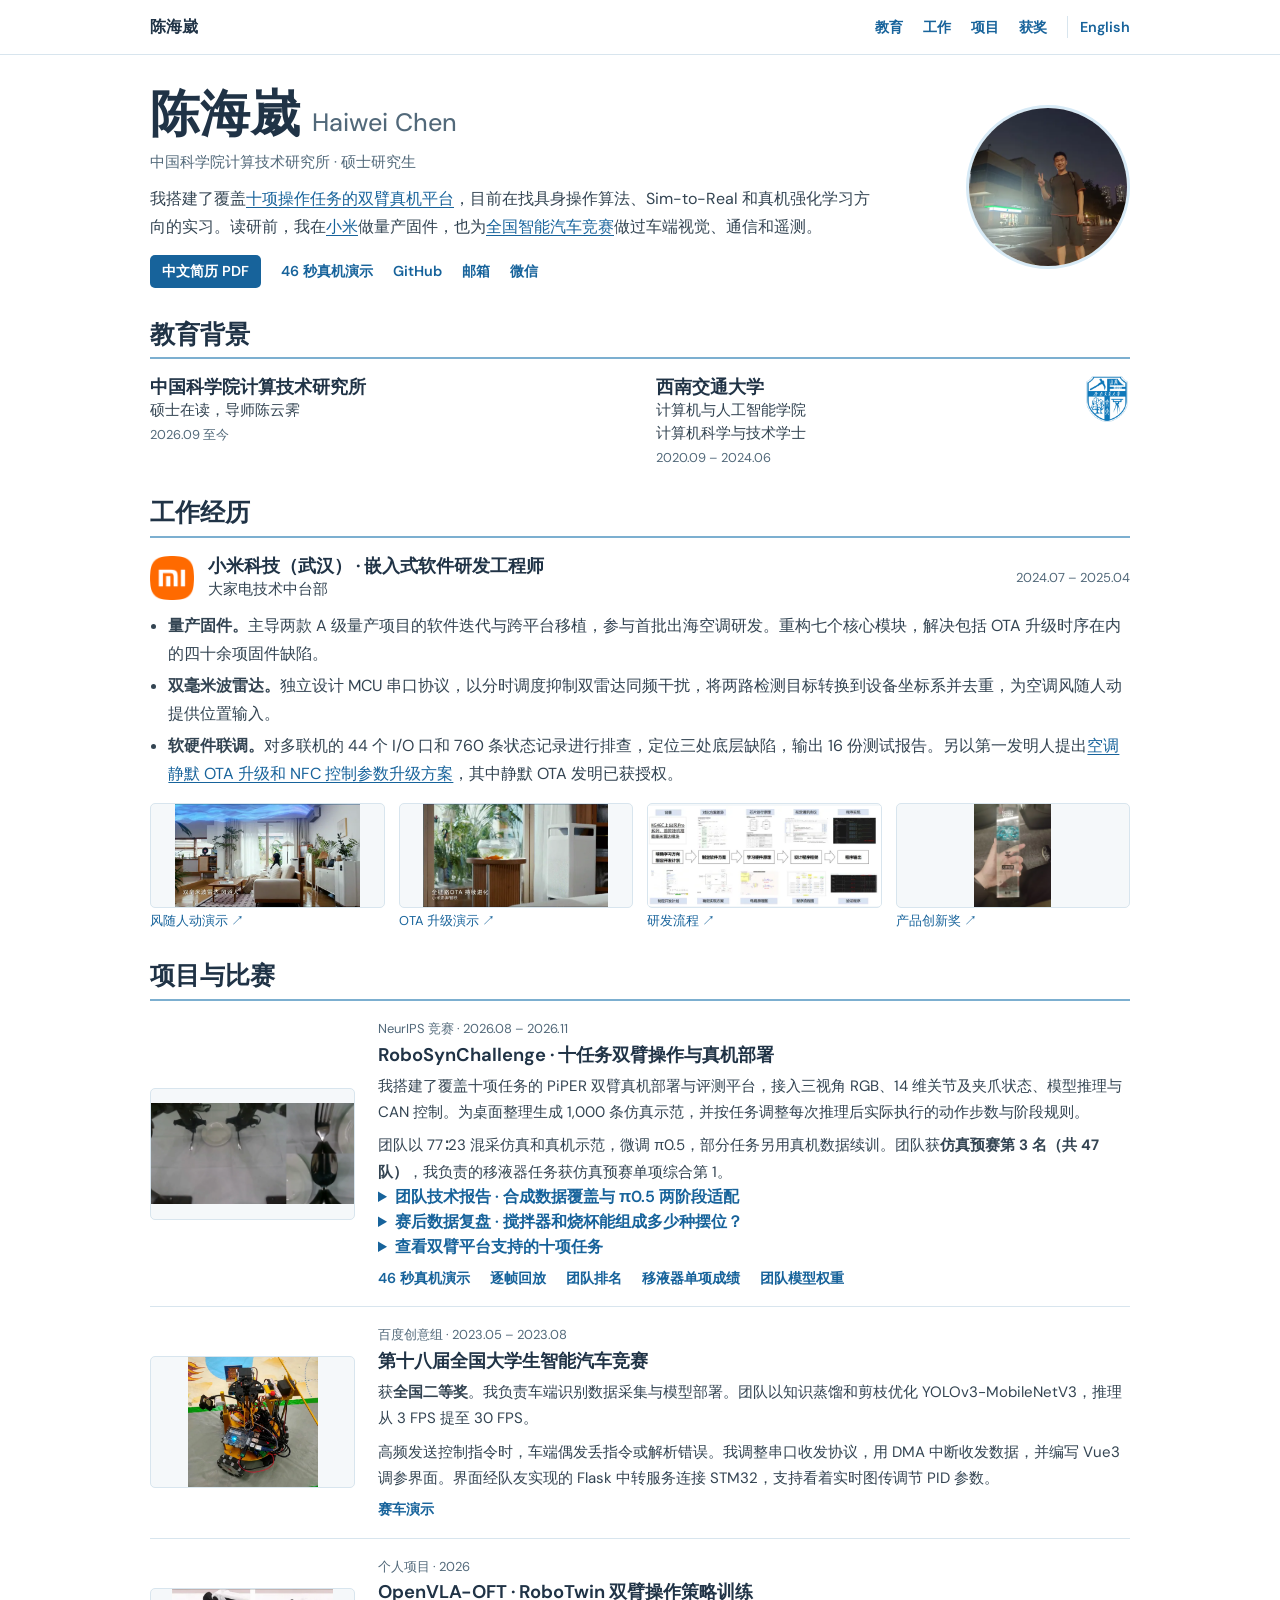
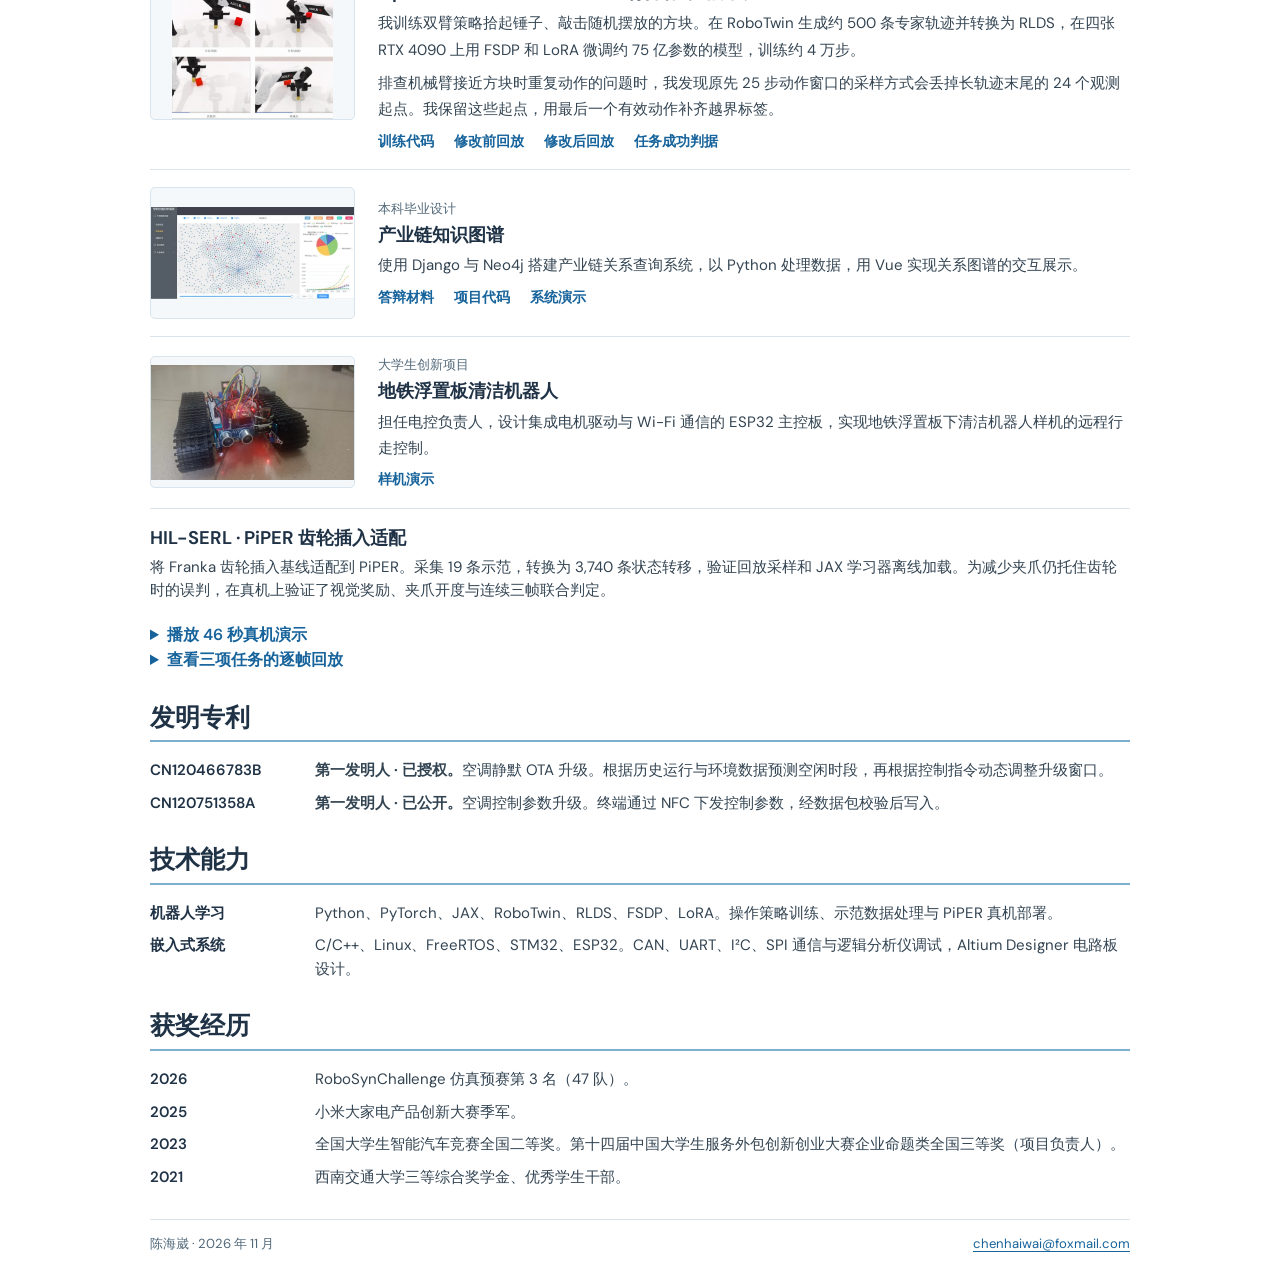
==== commit ea640c11: "Link the robot demonstration beside the resume on both profile pages" ====
--- a/zh.html
+++ b/zh.html
@@ -20,7 +20,7 @@
 <div class="profile-text"><h1>陈海崴 <span lang="en">Haiwei Chen</span></h1>
 <p class="position">中国科学院计算技术研究所 · 硕士研究生</p>
 <p>我搭建了覆盖<a href="#robosynchallenge">十项操作任务的双臂真机平台</a>，目前在找具身操作算法、Sim-to-Real 和真机强化学习方向的实习。读研前，我在<a href="#experience">小米</a>做量产固件，也为<a href="#smart-car">全国智能汽车竞赛</a>做过车端视觉、通信和遥测。</p>
-<div class="links contacts"><a class="primary" href="./Resume.pdf" lang="zh-CN">中文简历 PDF</a><a href="https://github.com/tutuwai">GitHub</a><a href="mailto:chenhaiwai@foxmail.com">邮箱</a><button id="show-wechat" type="button">微信</button></div>
+<div class="links contacts"><a class="primary" href="./Resume.pdf" lang="zh-CN">中文简历 PDF</a><a href="#demo">46 秒真机演示</a><a href="https://github.com/tutuwai">GitHub</a><a href="mailto:chenhaiwai@foxmail.com">邮箱</a><button id="show-wechat" type="button">微信</button></div>
 </div><img alt="陈海崴的个人照片" class="portrait" height="180" src="./assets/images/portrait.webp" width="180"/>
 </header>
 <section aria-labelledby="education-title" id="education"><h2 id="education-title">教育背景</h2>
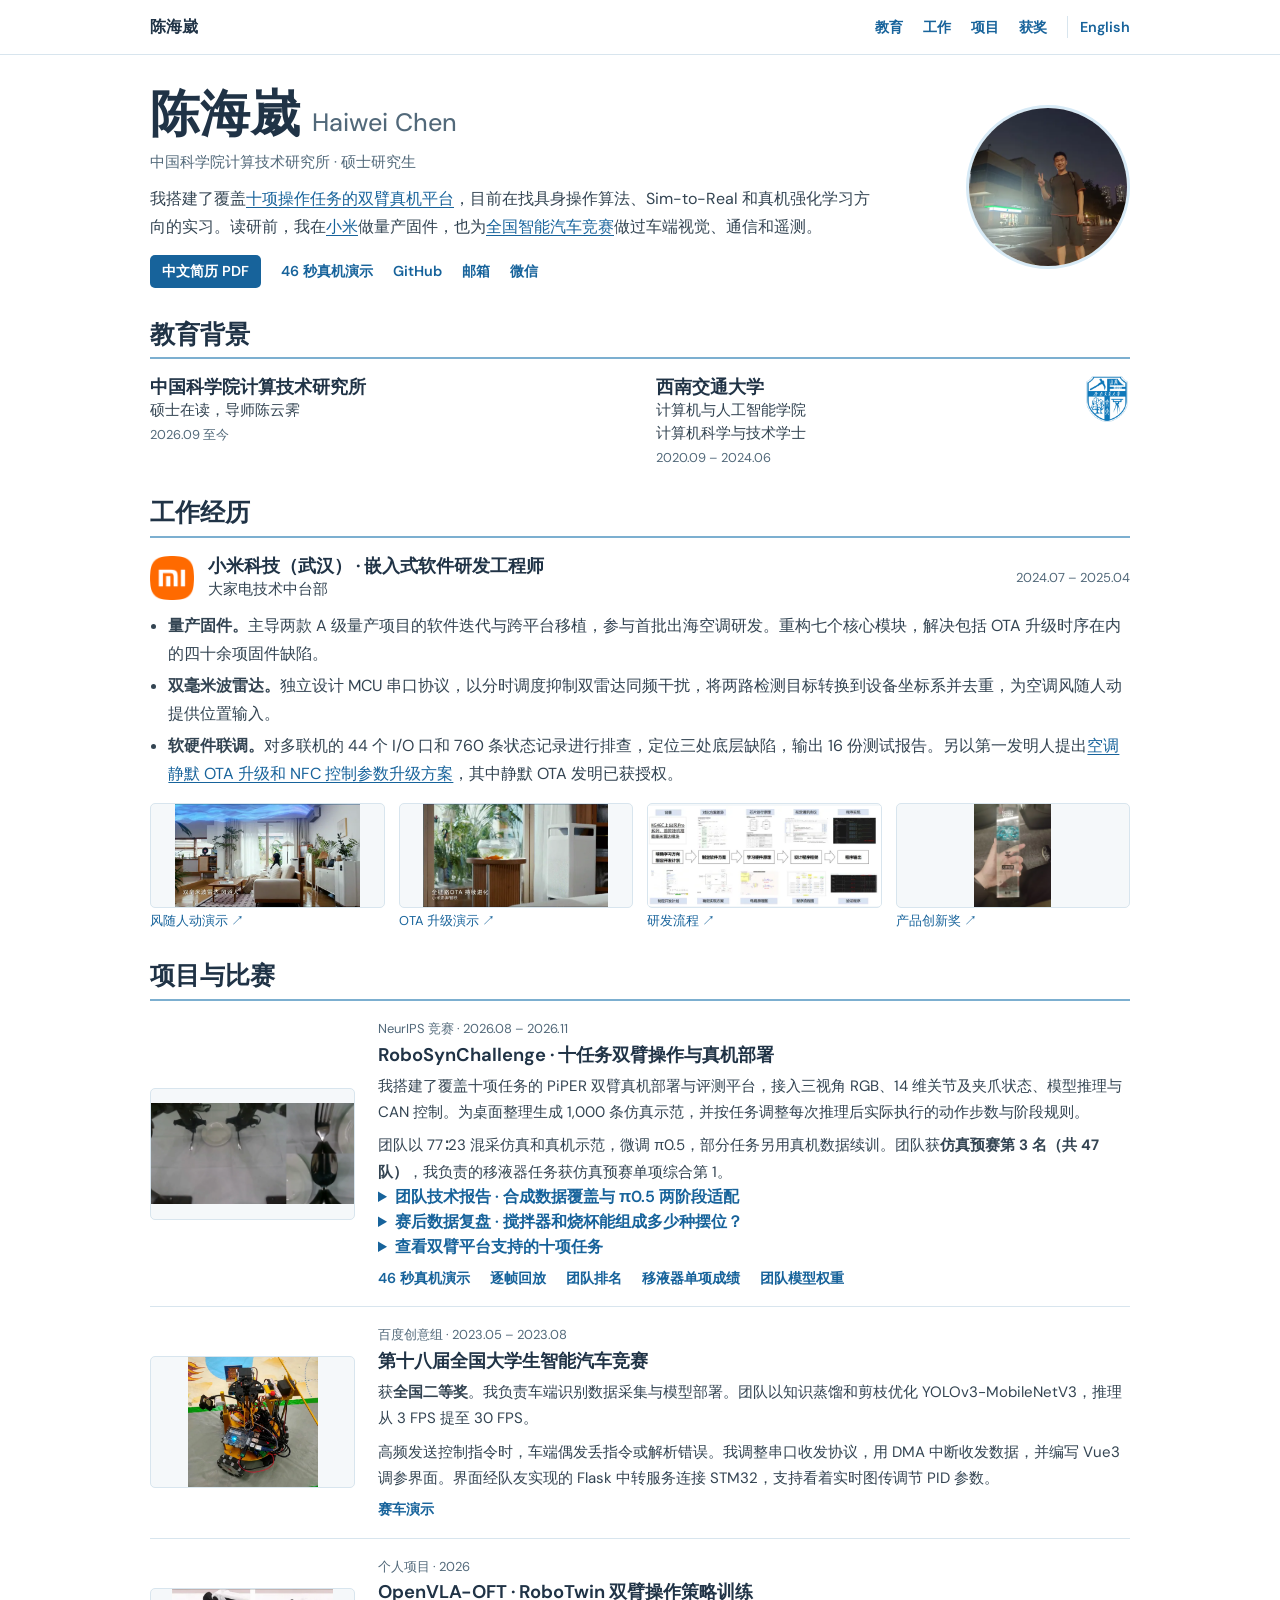
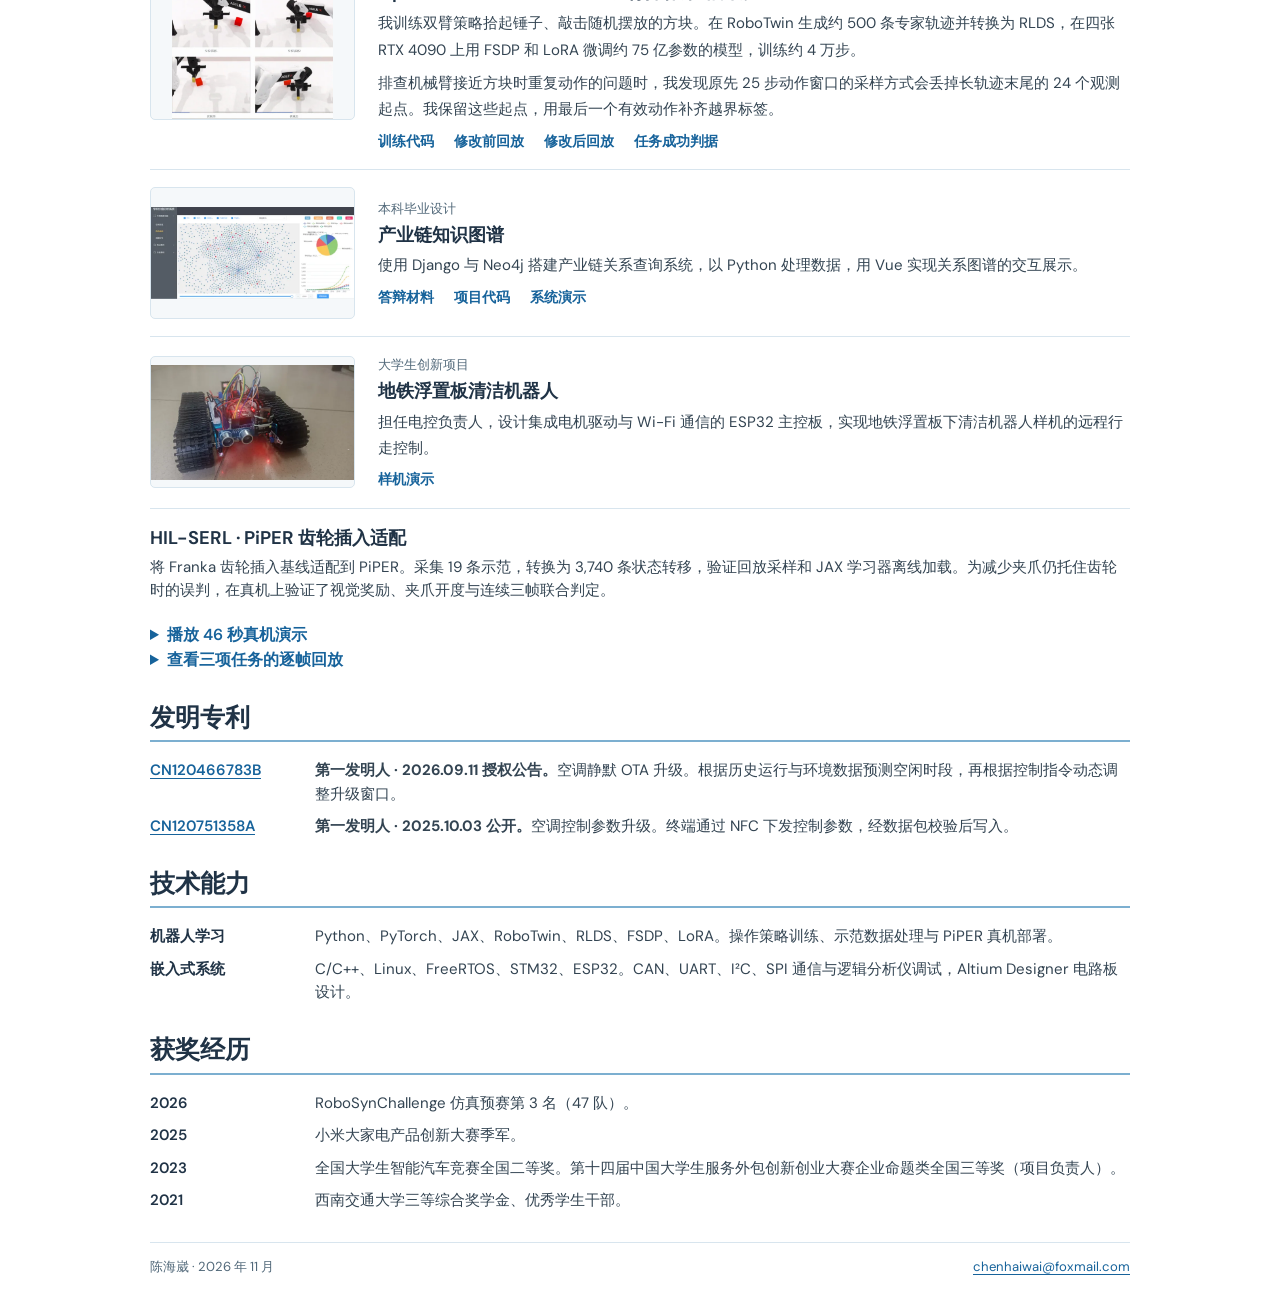
==== commit 74ba0f16: "Link the Xiaomi patent records from the profile and one-page resume" ====
--- a/zh.html
+++ b/zh.html
@@ -97,8 +97,8 @@
 </figure></details>
 </section>
 <section id="patents"><h2>发明专利</h2><dl class="records">
-<dt>CN120466783B</dt><dd><strong>第一发明人 · 已授权。</strong>空调静默 OTA 升级。根据历史运行与环境数据预测空闲时段，再根据控制指令动态调整升级窗口。</dd>
-<dt>CN120751358A</dt><dd><strong>第一发明人 · 已公开。</strong>空调控制参数升级。终端通过 NFC 下发控制参数，经数据包校验后写入。</dd>
+<dt><a href="https://eureka.patsnap.com/patent/CN120466783B">CN120466783B</a></dt><dd><strong>第一发明人 · 2026.09.11 授权公告。</strong>空调静默 OTA 升级。根据历史运行与环境数据预测空闲时段，再根据控制指令动态调整升级窗口。</dd>
+<dt><a href="https://patents.google.com/patent/CN120751358A/zh">CN120751358A</a></dt><dd><strong>第一发明人 · 2025.10.03 公开。</strong>空调控制参数升级。终端通过 NFC 下发控制参数，经数据包校验后写入。</dd>
 </dl></section>
 <section id="skills"><h2>技术能力</h2><dl class="records">
 <dt>机器人学习</dt><dd>Python、PyTorch、JAX、RoboTwin、RLDS、FSDP、LoRA。操作策略训练、示范数据处理与 PiPER 真机部署。</dd>
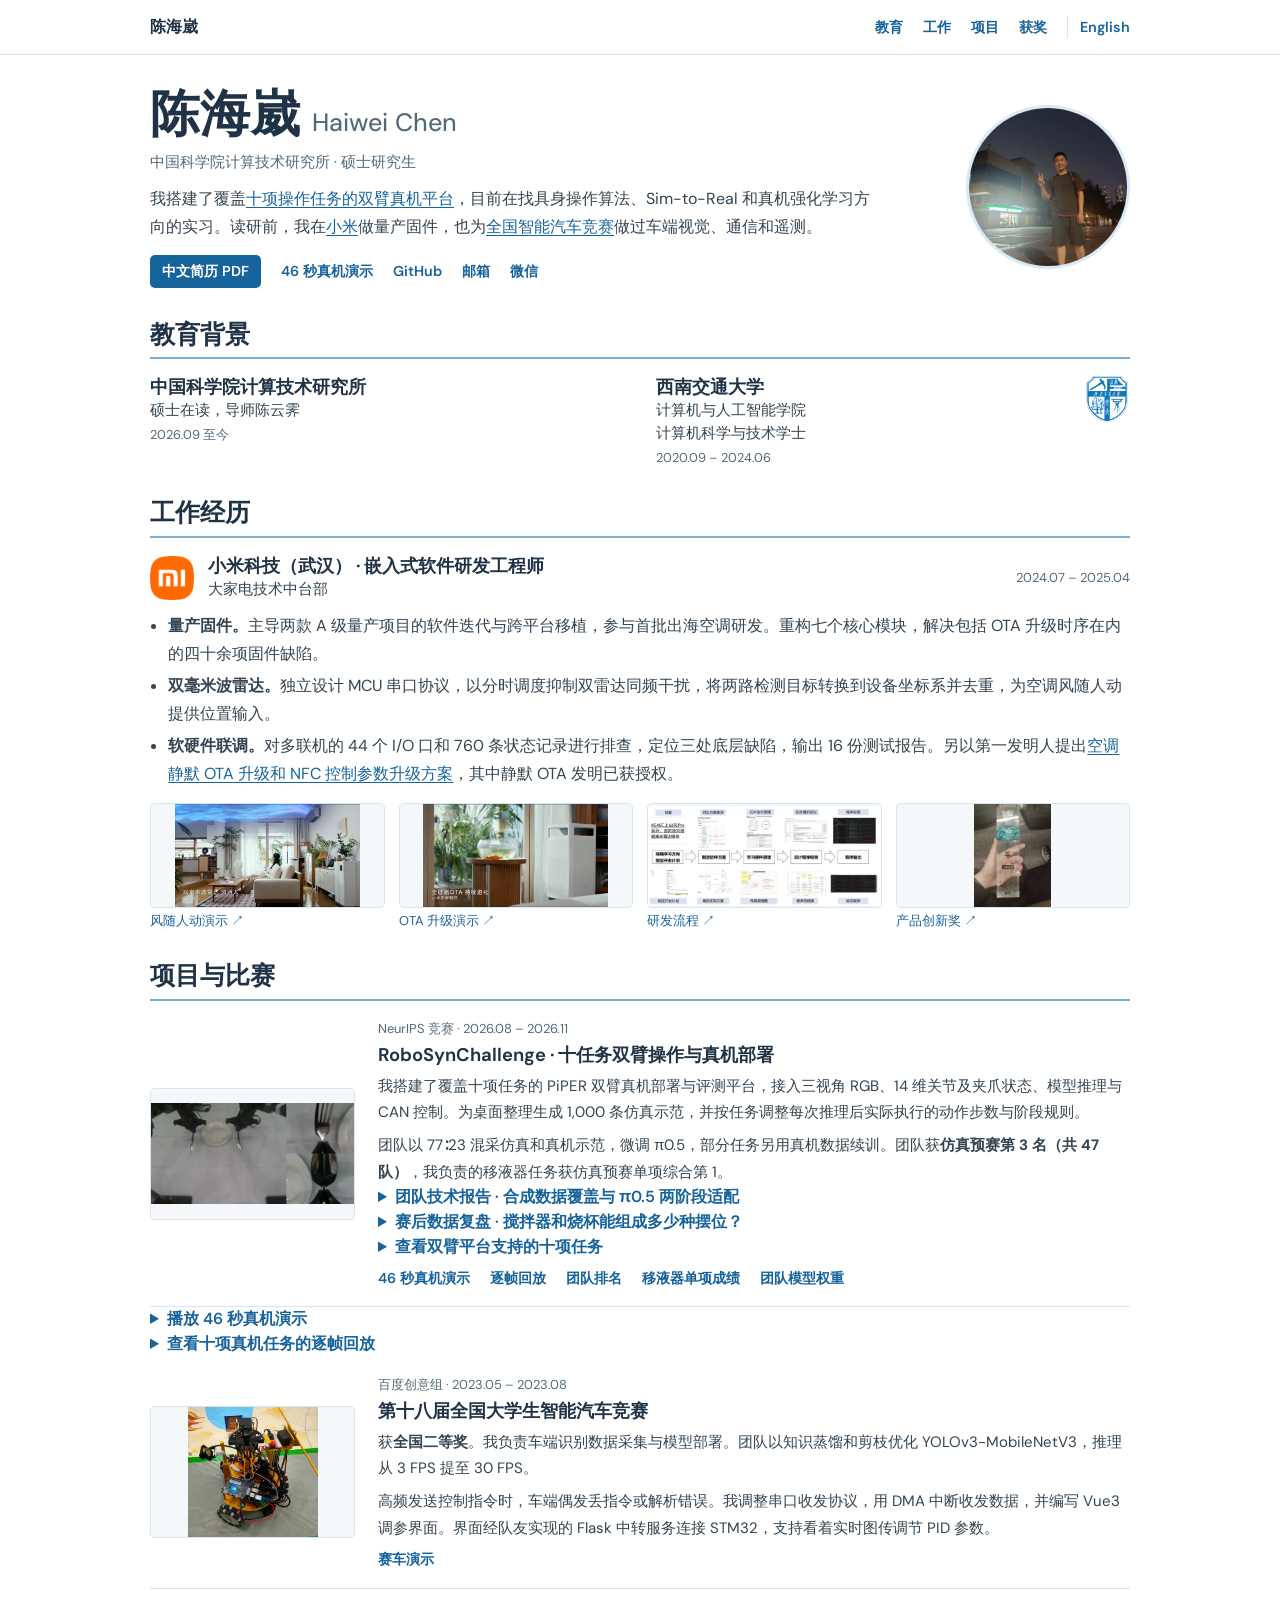
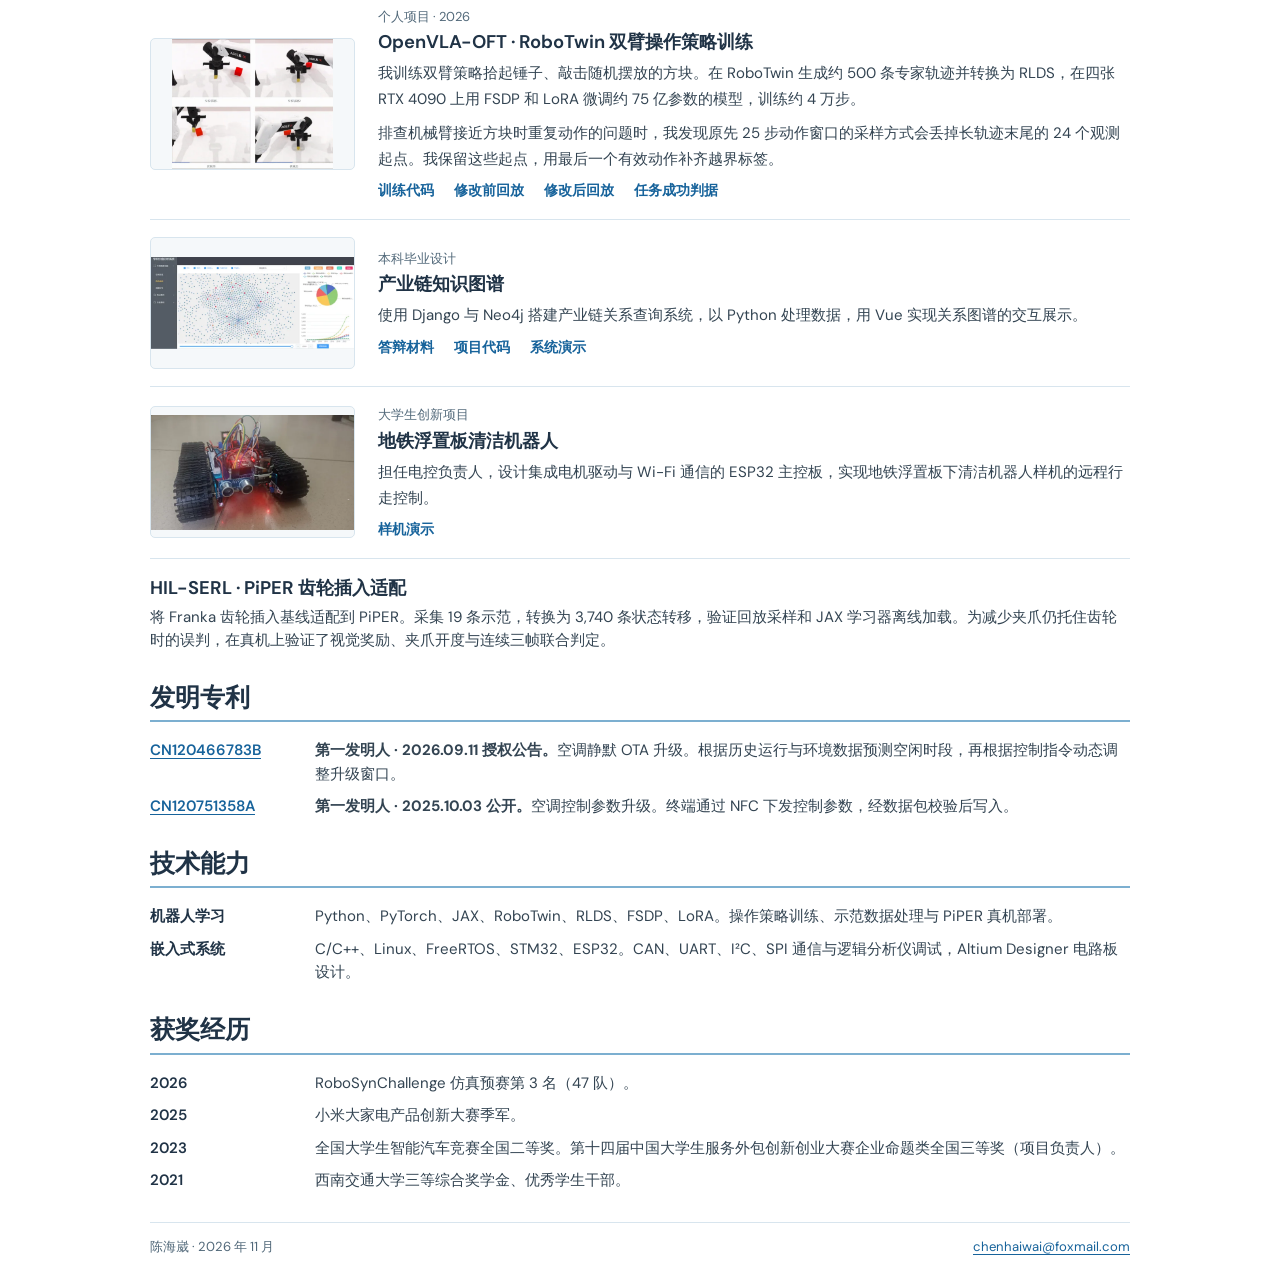
==== commit e5062325: "Show real-robot evaluation frames and operator outcomes for all ten tasks" ====
--- a/zh.html
+++ b/zh.html
@@ -10,7 +10,7 @@
 <meta content="https://tutuwai.github.io/assets/project/robosyn-table.webp" property="og:image"/>
 <link href="https://tutuwai.github.io/zh.html" hreflang="zh-CN" rel="alternate"/>
 <link href="https://tutuwai.github.io/" hreflang="en" rel="alternate"/>
-<link href="./assets/css/style.css?v=profile6" rel="stylesheet"/>
+<link href="./assets/css/style.css?v=profile7" rel="stylesheet"/>
 </head>
 <body>
 <a class="skip" href="#main">跳到正文</a>
@@ -55,20 +55,45 @@
 <figure class="viewer"><a href="./assets/project/mixer-layouts.webp"><img loading="lazy" width="1908" height="1007" style="width:100%;height:auto" src="./assets/project/mixer-layouts.webp" alt="两张单物体位置表均保留全部 25 格；按烧杯和搅拌器位置交叉统计，309 个组合中有 38 个在筛选后消失。"/></a><figcaption>同一批示范的两种统计方式。这里统计仿真初始摆位，策略在对应真机摆位上的成功率仍待评测。</figcaption></figure></details>
 <details id="competition-tasks"><summary>查看双臂平台支持的十项任务</summary>
 <ul>
-<li>按铃</li>
-<li>桌面整理</li>
-<li>倒水</li>
-<li>装盒提篮</li>
-<li>物件交接入筒</li>
-<li>开抽屉放物</li>
-<li>操作搅拌器</li>
-<li>双臂装配</li>
-<li>操作移液器</li>
-<li>样品插架</li>
+<li><a href="?task=bell#recordings">按铃</a></li>
+<li><a href="?task=table#recordings">桌面整理</a></li>
+<li><a href="?task=pour#recordings">倒水</a></li>
+<li><a href="?task=basket#recordings">装奶盒并提篮</a></li>
+<li><a href="?task=handover#recordings">交接笔入筒</a></li>
+<li><a href="?task=drawer#recordings">开抽屉放番茄</a></li>
+<li><a href="?task=mixer#recordings">操作搅拌器</a></li>
+<li><a href="?task=assembly#recordings">离心管对接</a></li>
+<li><a href="?task=pipette#recordings">操作移液器</a></li>
+<li><a href="?task=loading#recordings">试管入架</a></li>
 </ul>
 </details>
 <div class="links"><a href="#demo">46 秒真机演示</a><a href="#recordings">逐帧回放</a><a href="https://robosyn-bench.net/#/leaderboard">团队排名</a><a href="https://robosyn-bench.net/#/leaderboard/manipulate_pipette">移液器单项成绩</a><a href="https://huggingface.co/asiazyh/IAII-IICS-RoboSynChallenge-Final-Round-CKPT">团队模型权重</a></div></div>
 </article>
+<details id="demo"><summary>播放 46 秒真机演示</summary>
+<figure class="viewer"><video aria-label="陈海崴的双臂操作项目演示" controls playsinline preload="none" width="1280" height="720" poster="./assets/project/robosyn-demo-poster.webp">
+<source src="./assets/project/robosyn-demo.mp4" type="video/mp4"/>
+<track kind="subtitles" srclang="en" label="English" src="./assets/project/robosyn-demo.en.vtt"/>
+</video><figcaption>桌面整理、装盒提篮、按铃与一次餐叉滑落的日志复盘。<a download href="./assets/project/robosyn-demo.mp4">下载 MP4（6.4 MB）</a></figcaption></figure></details>
+<details id="recordings"><summary>查看十项真机任务的逐帧回放</summary>
+<figure class="viewer">
+<div class="viewer-stage"><img alt="双臂围绕盘子整理餐具的顶视与腕部画面" height="480" id="still" src="./assets/project/robosyn-table.webp" width="960"/><canvas aria-label="PiPER 真机评测的三机位同步画面" height="384" hidden="" id="sequence" role="img" width="768"></canvas></div>
+<div class="viewer-controls" hidden="" id="controls">
+<label class="replay-task" for="replay-task">选择任务 <select id="replay-task">
+            <option value="bell">按铃</option>
+            <option value="table" selected>桌面整理</option>
+            <option value="pour">倒水</option>
+            <option value="basket">装奶盒并提篮</option>
+            <option value="handover">交接笔入筒</option>
+            <option value="drawer">开抽屉放番茄</option>
+            <option value="mixer">操作搅拌器</option>
+            <option value="assembly">离心管对接</option>
+            <option value="pipette">操作移液器</option>
+            <option value="loading">试管入架</option>
+          </select></label>
+<div class="scrub"><label for="frame">回放帧</label><input id="frame" max="11" min="0" step="1" type="range" value="8"/><output for="frame" id="frame-time">28.1 s</output></div>
+</div>
+<figcaption>顶视与双腕相机同步录像，每项选取一个回合。<span id="run-result" aria-live="polite"></span></figcaption>
+</figure></details>
 <article class="project" id="smart-car"><a class="art" href="https://www.bilibili.com/video/BV1eRfGBgEpp/"><img alt="智能汽车赛赛车的相机与电路" src="./assets/images/previews/car.webp"/></a>
 <div><p class="date">百度创意组 · 2023.05 – 2023.08</p><h3>第十八届全国大学生智能汽车竞赛</h3><p>获<strong>全国二等奖</strong>。我负责车端识别数据采集与模型部署。团队以知识蒸馏和剪枝优化 YOLOv3-MobileNetV3，推理从 3 FPS 提至 30 FPS。</p><p>高频发送控制指令时，车端偶发丢指令或解析错误。我调整串口收发协议，用 DMA 中断收发数据，并编写 Vue3 调参界面。界面经队友实现的 Flask 中转服务连接 STM32，支持看着实时图传调节 PID 参数。</p><div class="links"><a href="https://www.bilibili.com/video/BV1eRfGBgEpp/">赛车演示</a></div></div></article>
 <article class="project"><a class="art" href="./assets/project/vla/cover.gif"><img alt="RoboTwin 双臂操作仿真画面" src="./assets/images/previews/openvla.webp"/></a>
@@ -81,20 +106,7 @@
 <article class="project"><a class="art" href="https://www.bilibili.com/video/BV1YRfGBgE7h/"><img alt="履带式清洁机器人样机" loading="lazy" src="./assets/images/previews/crawler.webp"/></a>
 <div><p class="date">大学生创新项目</p><h3>地铁浮置板清洁机器人</h3><p>担任电控负责人，设计集成电机驱动与 Wi-Fi 通信的 ESP32 主控板，实现地铁浮置板下清洁机器人样机的远程行走控制。</p><div class="links"><a href="https://www.bilibili.com/video/BV1YRfGBgE7h/">样机演示</a></div></div></article>
 <article class="hil-note"><h3>HIL-SERL · PiPER 齿轮插入适配</h3><p>将 Franka 齿轮插入基线适配到 PiPER。采集 19 条示范，转换为 3,740 条状态转移，验证回放采样和 JAX 学习器离线加载。为减少夹爪仍托住齿轮时的误判，在真机上验证了视觉奖励、夹爪开度与连续三帧联合判定。</p></article>
-<details id="demo"><summary>播放 46 秒真机演示</summary>
-<figure class="viewer"><video aria-label="陈海崴的双臂操作项目演示" controls playsinline preload="none" width="1280" height="720" poster="./assets/project/robosyn-demo-poster.webp">
-<source src="./assets/project/robosyn-demo.mp4" type="video/mp4"/>
-<track kind="subtitles" srclang="en" label="English" src="./assets/project/robosyn-demo.en.vtt"/>
-</video><figcaption>桌面整理、装盒提篮、按铃与一次餐叉滑落的日志复盘。<a download href="./assets/project/robosyn-demo.mp4">下载 MP4（6.4 MB）</a></figcaption></figure></details>
-<details id="recordings"><summary>查看三项任务的逐帧回放</summary>
-<figure class="viewer">
-<div class="viewer-stage"><img alt="双臂围绕盘子整理餐具的顶视与腕部画面" height="480" id="still" src="./assets/project/robosyn-table.webp" width="960"/><canvas aria-label="PiPER 真机评测的三机位同步画面" height="384" hidden="" id="sequence" role="img" width="768"></canvas></div>
-<div class="viewer-controls" hidden="" id="controls">
-<div aria-label="选择回放任务" class="tasks" role="group"><button aria-pressed="true" data-task="table" type="button">桌面整理</button><button aria-pressed="false" data-task="basket" type="button">装盒提篮</button><button aria-pressed="false" data-task="bell" type="button">按铃</button></div>
-<div class="scrub"><label for="frame">回放帧</label><input id="frame" max="11" min="0" step="1" type="range" value="8"/><output for="frame" id="frame-time">28.1 s</output></div>
-</div>
-<figcaption>真机评测录像 · 一路顶视、两路腕部视角</figcaption>
-</figure></details>
+
 </section>
 <section id="patents"><h2>发明专利</h2><dl class="records">
 <dt><a href="https://eureka.patsnap.com/patent/CN120466783B">CN120466783B</a></dt><dd><strong>第一发明人 · 2026.09.11 授权公告。</strong>空调静默 OTA 升级。根据历史运行与环境数据预测空闲时段，再根据控制指令动态调整升级窗口。</dd>
@@ -113,6 +125,6 @@
 </main>
 <footer class="container"><span>陈海崴 · 2026 年 11 月</span><a href="mailto:chenhaiwai@foxmail.com">chenhaiwai@foxmail.com</a></footer>
 <dialog aria-labelledby="wechat-title" id="wechat"><div class="dialog-head"><h2 id="wechat-title">微信</h2><button id="close-wechat" type="button">关闭</button></div><img alt="用微信扫码联系陈海崴" height="300" src="./assets/images/wechat.jpg" width="260"/></dialog>
-<script defer="" src="./assets/sequence.js?v=2"></script>
-<script defer="" src="./assets/profile.js?v=2"></script>
+<script defer="" src="./assets/sequence.js?v=3"></script>
+<script defer="" src="./assets/profile.js?v=3"></script>
 </body></html>
--- a/assets/css/style.css
+++ b/assets/css/style.css
@@ -71,11 +71,11 @@
 .viewer video { display:block; width:100%; height:auto; background:#101f23; }
 .viewer-stage { aspect-ratio:2/1; background:#182433; }
 .viewer-stage img,.viewer-stage canvas { width:100%; display:block; height:auto; }
-.viewer-controls,.tasks,.scrub { display:flex; align-items:center; gap:7px; flex-wrap:wrap; }
+.viewer-controls,.replay-task,.scrub { display:flex; align-items:center; gap:7px; flex-wrap:wrap; }
 .viewer-controls { padding:8px 12px; color:#fff; background:#223347; justify-content:space-between; }
-.tasks button { border:1px solid transparent; border-radius:4px; font-size:.8rem; background:transparent; color:white; padding:4px 8px; }
-.tasks button[aria-pressed=true] { color:var(--ink); background:white; }
-.tasks button:hover { border-color:#bdd5e7; }
+.replay-task { font-size:.875rem; max-width:100%; }
+.replay-task select { max-width:100%; padding:.3rem .45rem; background:#fff; color:var(--ink); border:1px solid #c5d2da; border-radius:4px; font:inherit; }
+#run-result { display:block; color:var(--ink); }
 .scrub { font-size:.78rem; }.scrub input { width:clamp(70px,13vw,150px); accent-color:#a0d8ff; }.scrub output { min-width:44px; font-variant-numeric:tabular-nums; }
 figcaption { margin-top:4px; }
 .records { display:grid; grid-template-columns:minmax(100px,145px) 1fr; gap:9px 20px; font-size:.94rem; }
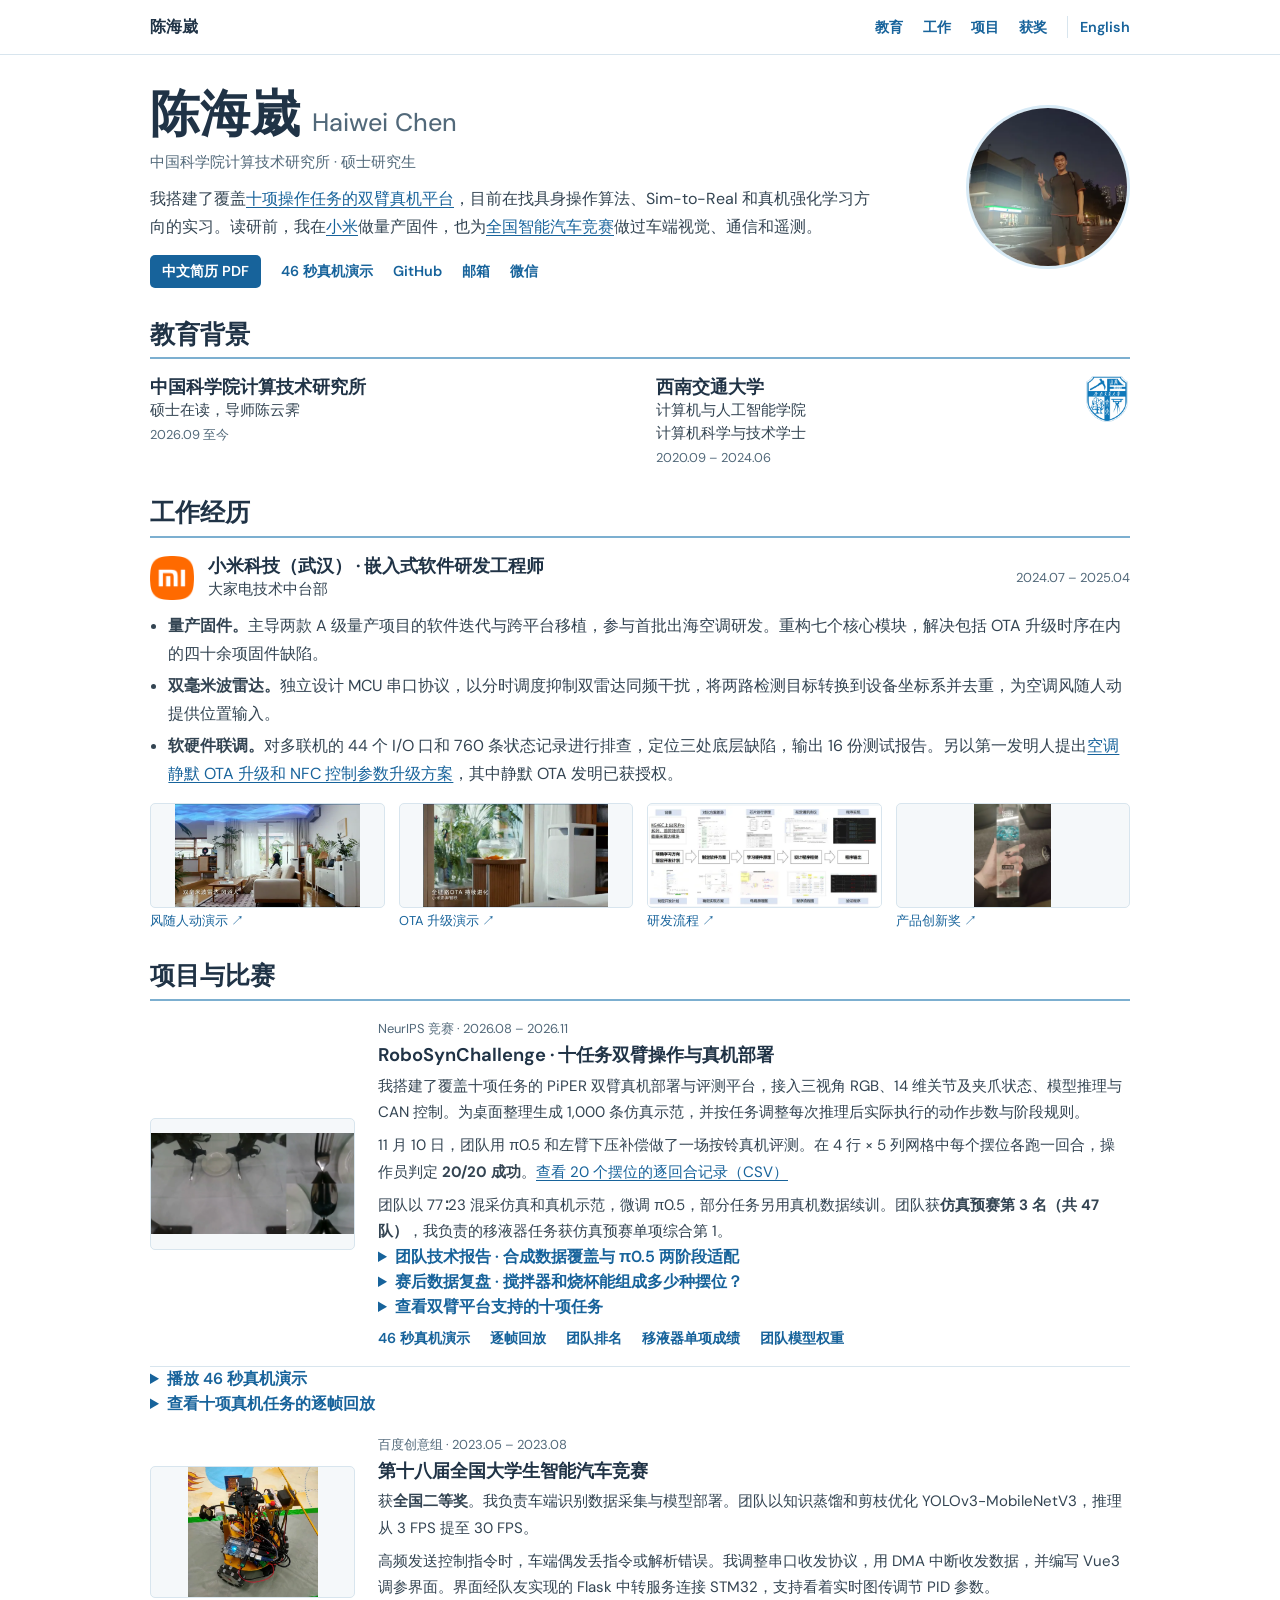
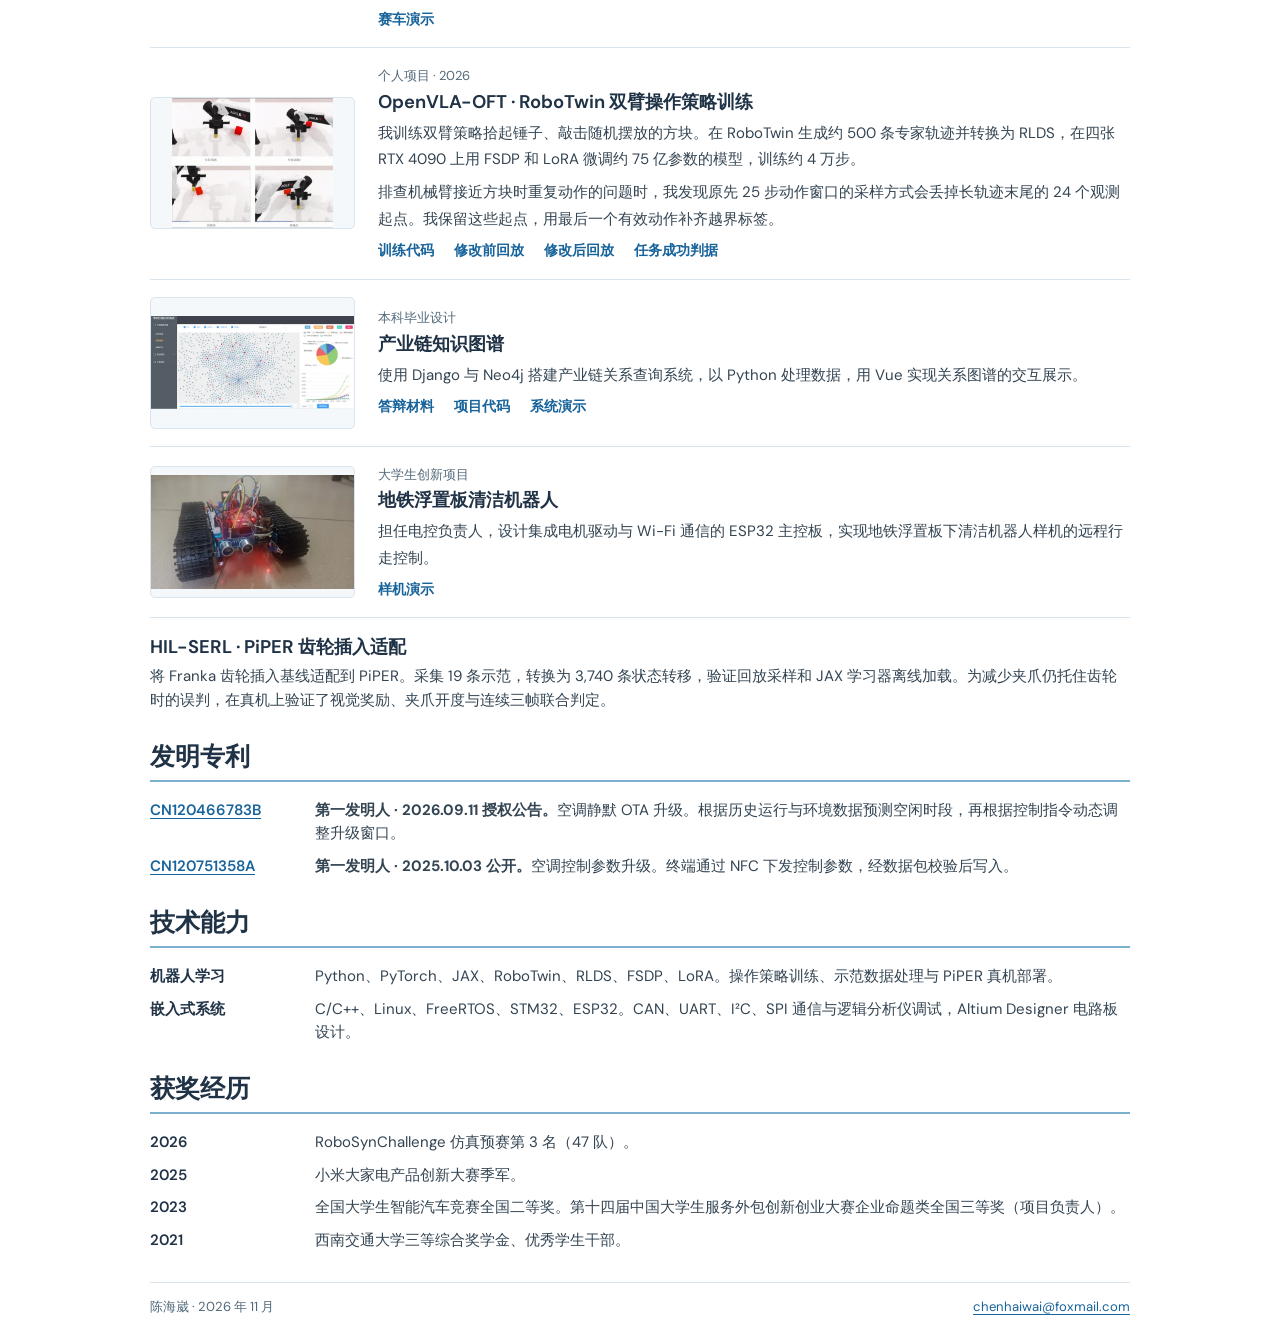
==== commit 36b1dafe: "Document the 20-placement real-robot bell evaluation with trial records" ====
--- a/zh.html
+++ b/zh.html
@@ -46,6 +46,7 @@
 <a class="art" href="#recordings"><img alt="PiPER 整理桌面的顶视与腕部画面" src="./assets/project/robosyn-table.webp"/></a>
 <div><p class="date">NeurIPS 竞赛 · 2026.08 – 2026.11</p><h3>RoboSynChallenge · 十任务双臂操作与真机部署</h3>
 <p>我搭建了覆盖十项任务的 PiPER 双臂真机部署与评测平台，接入三视角 RGB、14 维关节及夹爪状态、模型推理与 CAN 控制。为桌面整理生成 1,000 条仿真示范，并按任务调整每次推理后实际执行的动作步数与阶段规则。</p>
+<p>11 月 10 日，团队用 π0.5 和左臂下压补偿做了一场按铃真机评测。在 4 行 × 5 列网格中每个摆位各跑一回合，操作员判定 <strong>20/20 成功</strong>。<a href="./assets/project/bell-2026-11-10.csv" download>查看 20 个摆位的逐回合记录（CSV）</a></p>
 <p>团队以 77∶23 混采仿真和真机示范，微调 π0.5，部分任务另用真机数据续训。团队获<strong>仿真预赛第 3 名（共 47 队）</strong>，我负责的移液器任务获仿真预赛单项综合第 1。</p>
 <details id="team-report"><summary>团队技术报告 · 合成数据覆盖与 π0.5 两阶段适配</summary>
 <p>每项任务使用 1,000 条仿真轨迹和 60 条官方真机示范。专家脚本在部分摆位更容易成功，这些摆位在训练集中也就出现得更频繁。团队随机化物体位姿、相机和光照，再用 Qwen 离线筛选示范，希望减少常见摆位在训练集中的占比。</p>
